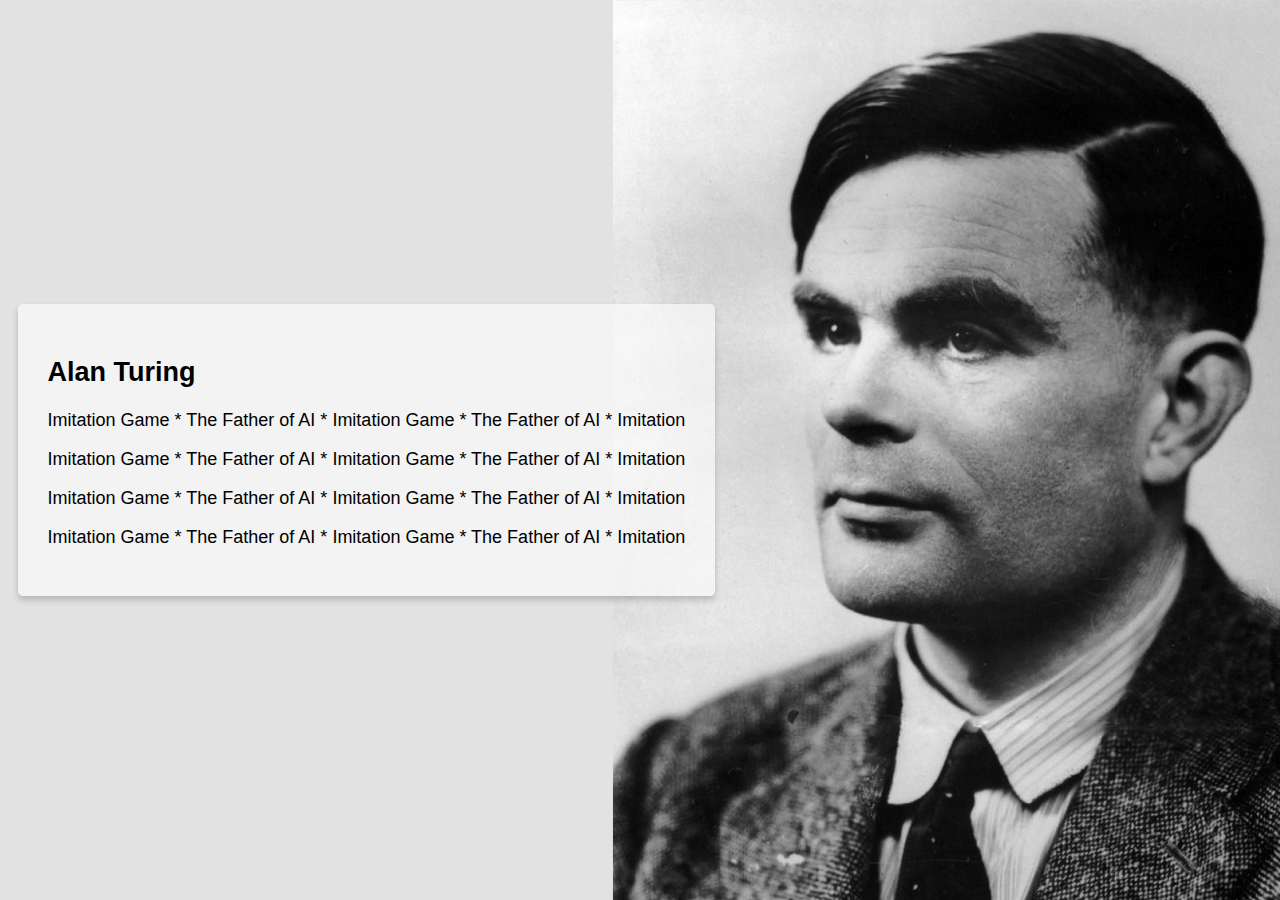
==== backup.html @ 6f75f4cd "prototyping" ====
<!DOCTYPE html>
<html lang="en">
<head>
    <meta charset="UTF-8">
    <meta content="width=device-width, initial-scale=1.0" name="viewport">
    <title>Parallax Scrolling Effect</title>
    <link as="image" href="https://media.giphy.com/media/d1CuPQxMhtItfegHkk/giphy.gif" rel="preload">
</head>

<style>
    body, html {
        margin: 0;
        padding: 0;
        height: 100%;
        font-family: Arial, sans-serif;
    }

    .parallax-container {
        position: relative;
        height: 100%;
        overflow-y: scroll;
        overflow-x: hidden;
        perspective: 1px;
        perspective-origin: left;
    }

    .parallax-section {
        position: relative;
        height: 100%;
        display: flex;
        justify-content: space-around;
        align-items: center;
        background-color: #f0f0f0;
        background-position: center;
        background-size: cover;
    }

    #section0 {
        background-image: url('turing4.jpg');
        /*background-image: url("https://static01.nyt.com/images/2018/05/10/briefing/cn-turing/cn-turing-jumbo.jpg");*/
        background-position: center;
        background-size: cover;
    }

    #section01 {
        background-image: url("https://static01.nyt.com/images/2017/06/13/world/13CANADA-HINTON-01web/13CANADA-HINTON-01web-videoSixteenByNineJumbo1600.jpg");
        background-position: center;
        background-size: cover;
    }

    #section2 {
        background-color: #e0e0e0;
    }

    .text-container {
        max-width: 60%;
        padding: 30px;
        box-sizing: border-box;
        font-size: 18px;
        background-color: rgba(255, 255, 255, 0.6); /* semi-transparent white background */
        border-radius: 5px; /* rounded corners */
        box-shadow: 0 4px 6px rgba(0, 0, 0, 0.2); /* subtle shadow for depth */
    }

    .chart-container {
        max-width: 40%;
    }

    .chart {
        display: block;
        margin: 0 auto;
    }

    .gif-container {
        max-width: 40%;
        display: flex;
        justify-content: center;
        align-items: center;
    }

    .gif {
        max-width: 100%;
        max-height: 100%;
        visibility: hidden;
        opacity: 0;
        transition: opacity 1s;
    }


</style>

<body>
<div class="parallax-container">
    <!-- section 0, Turing Image -->
    <div class="parallax-section" id="section0">
        <div class="text-container">
            <h2>Alan Turing</h2>
            <p>Imitation Game * The Father of AI * Imitation Game * The Father of AI * Imitation</p>
            <p>Imitation Game * The Father of AI * Imitation Game * The Father of AI * Imitation</p>
            <p>Imitation Game * The Father of AI * Imitation Game * The Father of AI * Imitation</p>
            <p>Imitation Game * The Father of AI * Imitation Game * The Father of AI * Imitation</p>
        </div>
        <div class="chart-container" style="visibility: hidden;">
            <svg class="chart" height="200" width="900"></svg>
            <!-- Invisible placeholder -->
        </div>
    </div>

    <!-- section 02, Hinton Image -->
    <div class="parallax-section" id="section01">
        <div class="text-container">
            <h2>Geoffrey Hinton</h2>
            <p> Deep Learning * The Godfather of AI * Neural Networks</p>
            <p> Deep Learning * The Godfather of AI * Neural Networks</p>
            <p> Deep Learning * The Godfather of AI * Neural Networks</p>
            <p> Deep Learning * The Godfather of AI * Neural Networks</p>
        </div>
        <div class="chart-container" style="visibility: hidden;">
            <svg class="chart" height="200" width="900"></svg>
            <!-- Invisible placeholder -->
        </div>
    </div>

    <!-- section 1, GIF -->
    <div class="parallax-section" id="section1">
        <div class="text-container">
            <h2>GIF Animation</h2>
            <p>Description for the GIF animation</p>
        </div>
        <div class="gif-container">
            <img alt="Your GIF description" class="gif"
                 src="https://media.giphy.com/media/d1CuPQxMhtItfegHkk/giphy.gif"/>
        </div>
    </div>


    <!-- section 2, line chart -->
    <div class="parallax-section" id="section2">
        <div class="text-container">
            <h2>Line Chart with D3</h2>
            <p>Description for the line chart</p>
        </div>
        <div class="chart-container">
            <svg class="chart" height="200" width="400"></svg>
        </div>
    </div>

    <!-- section 3, bar chart -->
    <div class="parallax-section" id="section3">
        <div class="text-container">
            <h2>Bar Chart with D3</h2>
            <p>Description for the bar chart</p>
        </div>
        <div class="chart-container">
            <svg class="chart" height="200" width="400"></svg>
        </div>
    </div>
</div>

<script src="https://d3js.org/d3.v7.min.js"></script>
<script src="https://unpkg.com/scrollama"></script>

<script>
    document.addEventListener('DOMContentLoaded', () => {
        // Initialize Scrollama
        const scroller = scrollama();
        const parallaxContainer = document.querySelector('.parallax-container');

        function parallaxScroll() {
            const scrollTop = parallaxContainer.scrollTop;
            const windowHeight = window.innerHeight;

            document.querySelectorAll('.parallax-section').forEach((section, index) => {
                const sectionTop = section.offsetTop;
                const sectionHeight = section.offsetHeight;

                if (scrollTop + windowHeight >= sectionTop && scrollTop <= sectionTop + sectionHeight) {
                    const translateAmount = (scrollTop - sectionTop) / 2;
                    const container = section.querySelector('.chart-container') || section.querySelector('.gif-container');
                    container.style.transform = `translateY(${translateAmount}px)`;
                }
            });
        }

        // Scrollama configuration
        scroller
            .setup({
                step: '.parallax-section',
                offset: 0.5
            })
            .onStepEnter(({element, index}) => {
                // Load and display the GIF when section1 is visible
                if (index === 2) {
                    const gif = element.querySelector('.gif');
                    gif.style.visibility = 'visible';
                    gif.style.opacity = 1; // Add this line to change the opacity
                }
                // Line Chart
                if (index === 3) {
                    const data = [
                        {x: 0, y: 180},
                        {x: 1, y: 140},
                        {x: 2, y: 80},
                        {x: 3, y: 100},
                        {x: 4, y: 110}
                    ];
                    const xScale = d3.scaleLinear().domain(d3.extent(data, d => d.x)).range([0, 400]);
                    const yScale = d3.scaleLinear().domain(d3.extent(data, d => d.y)).range([180, 0]);

                    const line = d3.line()
                        .x(d => xScale(d.x))
                        .y(d => yScale(d.y))
                        .curve(d3.curveMonotoneX);

                    const svg = d3.select(element.querySelector('.chart'))
                        .selectAll('path')
                        .data([data])
                        .join('path')
                        .attr('d', line)
                        .attr('stroke', 'steelblue')
                        .attr('stroke-width', 2)
                        .attr('fill', 'none');

                    // Add the line chart animation
                    const pathLength = svg.node().getTotalLength();

                    svg
                        .attr('stroke-dasharray', `${pathLength} ${pathLength}`)
                        .attr('stroke-dashoffset', pathLength)
                        .transition()
                        .duration(2000)
                        .attr('stroke-dashoffset', 0);
                }

                // Bar Chart
                if (index === 4) {
                    const data = [
                        {index: 0, value: 50},
                        {index: 1, value: 70},
                        {index: 2, value: 100},
                        {index: 3, value: 90},
                        {index: 4, value: 80}
                    ];
                    const xScale = d3.scaleBand().domain(data.map(d => d.index)).range([0, 400]).padding(0.2);
                    const yScale = d3.scaleLinear().domain([0, d3.max(data, d => d.value)]).range([180, 0]);

                    const svg = d3.select(element.querySelector('.chart'))
                        .selectAll('rect')
                        .data(data)
                        .join('rect')
                        .attr('x', (d, i) => xScale(i))
                        .attr('width', xScale.bandwidth())
                        .attr('fill', 'steelblue');

                    svg.interrupt() // Add this line to cancel any ongoing transitions
                        .transition()
                        .duration(1000)
                        .attr('y', d => yScale(d.value))
                        .attr('height', d => 180 - yScale(d.value));
                }
            })
            .onStepExit(({element, index}) => {
                // Hide the GIF when section1 is no longer visible
                if (index === 2) {
                    const gif = element.querySelector('.gif');
                    gif.style.opacity = 0;
                }

                // Reverse the Line Chart animation
                if (index === 3) {
                    const svg = d3.select(element.querySelector('.chart')).selectAll('path');
                    const pathLength = svg.node().getTotalLength();

                    svg.interrupt()
                        .transition()
                        .duration(2000)
                        .attr('stroke-dashoffset', pathLength)
                        .on('end', () => {
                            svg.attr('stroke-dasharray', `${pathLength} ${pathLength}`)
                                .attr('stroke-dashoffset', pathLength);
                        });
                }


                // Reset Bar Chart
                if (index === 4) {
                    const svg = d3.select(element.querySelector('.chart'));
                    svg.selectAll('rect')
                        .transition()
                        .duration(1000)
                        .attr('y', 180)
                        .attr('height', 0)
                        .on('end', function () {
                            d3.select(this)
                                .attr('fill', 'steelblue');
                        });
                }
            });

        parallaxContainer.addEventListener('scroll', parallaxScroll);
        parallaxScroll(); // Initial Set Up
    });
</script>
</body>
</html>
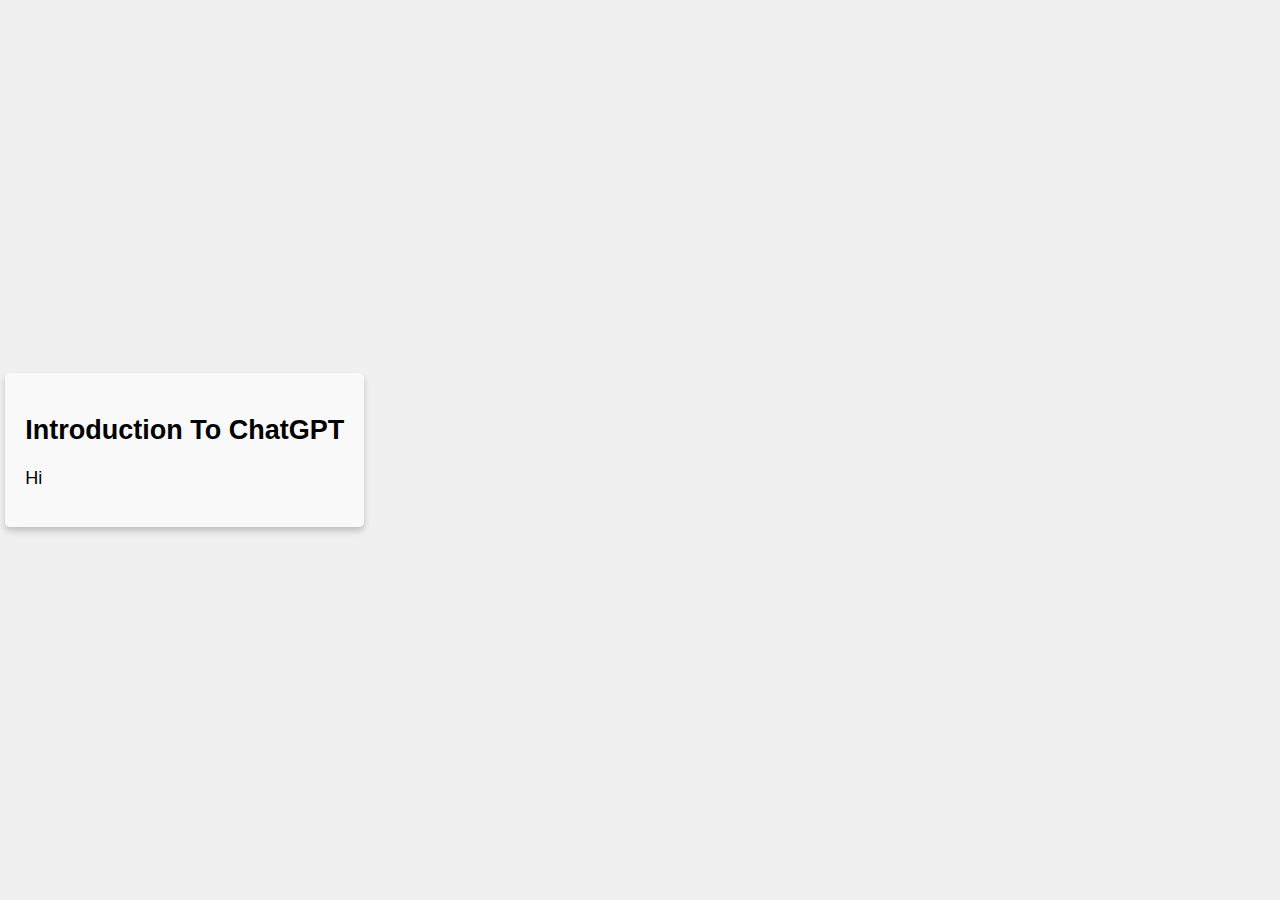
==== commit 331c6336: "exploration" ====
--- a/backup.html
+++ b/backup.html
@@ -3,157 +3,106 @@
 <head>
     <meta charset="UTF-8">
     <meta content="width=device-width, initial-scale=1.0" name="viewport">
-    <title>Parallax Scrolling Effect</title>
-    <link as="image" href="https://media.giphy.com/media/d1CuPQxMhtItfegHkk/giphy.gif" rel="preload">
+    <title> A Comprehensive Introduction to ChatGPT </title>
+    <link href="styles.css" rel="stylesheet">
 </head>
 
-<style>
-    body, html {
-        margin: 0;
-        padding: 0;
-        height: 100%;
-        font-family: Arial, sans-serif;
-    }
-
-    .parallax-container {
-        position: relative;
-        height: 100%;
-        overflow-y: scroll;
-        overflow-x: hidden;
-        perspective: 1px;
-        perspective-origin: left;
-    }
-
-    .parallax-section {
-        position: relative;
-        height: 100%;
-        display: flex;
-        justify-content: space-around;
-        align-items: center;
-        background-color: #f0f0f0;
-        background-position: center;
-        background-size: cover;
-    }
-
-    #section0 {
-        background-image: url('turing4.jpg');
-        /*background-image: url("https://static01.nyt.com/images/2018/05/10/briefing/cn-turing/cn-turing-jumbo.jpg");*/
-        background-position: center;
-        background-size: cover;
-    }
-
-    #section01 {
-        background-image: url("https://static01.nyt.com/images/2017/06/13/world/13CANADA-HINTON-01web/13CANADA-HINTON-01web-videoSixteenByNineJumbo1600.jpg");
-        background-position: center;
-        background-size: cover;
-    }
-
-    #section2 {
-        background-color: #e0e0e0;
-    }
-
-    .text-container {
-        max-width: 60%;
-        padding: 30px;
-        box-sizing: border-box;
-        font-size: 18px;
-        background-color: rgba(255, 255, 255, 0.6); /* semi-transparent white background */
-        border-radius: 5px; /* rounded corners */
-        box-shadow: 0 4px 6px rgba(0, 0, 0, 0.2); /* subtle shadow for depth */
-    }
-
-    .chart-container {
-        max-width: 40%;
-    }
-
-    .chart {
-        display: block;
-        margin: 0 auto;
-    }
-
-    .gif-container {
-        max-width: 40%;
-        display: flex;
-        justify-content: center;
-        align-items: center;
-    }
-
-    .gif {
-        max-width: 100%;
-        max-height: 100%;
-        visibility: hidden;
-        opacity: 0;
-        transition: opacity 1s;
-    }
-
-
-</style>
-
 <body>
+<!-- section 0, Intro Page -->
 <div class="parallax-container">
-    <!-- section 0, Turing Image -->
+    <div class="parallax-section" id="sectionIntro">
+        <div class="text-container">
+            <h2>Introduction To ChatGPT</h2>
+            <p>Hi</p>
+        </div>
+        <div class="chart-container" style="visibility: hidden;">
+            <svg class="chart" height="200" width="900"></svg> <!-- Invisible placeholder -->
+        </div>
+    </div>
+    <!-- section 1, Turing & Turing Test -->
     <div class="parallax-section" id="section0">
         <div class="text-container">
             <h2>Alan Turing</h2>
             <p>Imitation Game * The Father of AI * Imitation Game * The Father of AI * Imitation</p>
             <p>Imitation Game * The Father of AI * Imitation Game * The Father of AI * Imitation</p>
-            <p>Imitation Game * The Father of AI * Imitation Game * The Father of AI * Imitation</p>
-            <p>Imitation Game * The Father of AI * Imitation Game * The Father of AI * Imitation</p>
         </div>
         <div class="chart-container" style="visibility: hidden;">
-            <svg class="chart" height="200" width="900"></svg>
-            <!-- Invisible placeholder -->
-        </div>
-    </div>
-
-    <!-- section 02, Hinton Image -->
+            <svg class="chart" height="200" width="900"></svg> <!-- Invisible placeholder -->
+        </div>
+    </div>
+    <!-- section 2, Hinton & Neuron Network -->
     <div class="parallax-section" id="section01">
+        <div class="chart-container" style="visibility: hidden;">
+            <svg class="chart" height="200" width="900"></svg> <!-- Invisible placeholder -->
+        </div>
         <div class="text-container">
             <h2>Geoffrey Hinton</h2>
             <p> Deep Learning * The Godfather of AI * Neural Networks</p>
             <p> Deep Learning * The Godfather of AI * Neural Networks</p>
-            <p> Deep Learning * The Godfather of AI * Neural Networks</p>
-            <p> Deep Learning * The Godfather of AI * Neural Networks</p>
-        </div>
-        <div class="chart-container" style="visibility: hidden;">
-            <svg class="chart" height="200" width="900"></svg>
-            <!-- Invisible placeholder -->
-        </div>
-    </div>
-
-    <!-- section 1, GIF -->
+        </div>
+    </div>
+    <!-- section 3, What is ChatGPT? -->
     <div class="parallax-section" id="section1">
         <div class="text-container">
             <h2>GIF Animation</h2>
             <p>Description for the GIF animation</p>
         </div>
         <div class="gif-container">
-            <img alt="Your GIF description" class="gif"
-                 src="https://media.giphy.com/media/d1CuPQxMhtItfegHkk/giphy.gif"/>
-        </div>
-    </div>
-
-
-    <!-- section 2, line chart -->
+            <img alt="GIF description" class="gif" src="https://media.giphy.com/media/d1CuPQxMhtItfegHkk/giphy.gif"/>
+        </div>
+    </div>
+    <!-- section 4, How many people use ChatGPT? -->
     <div class="parallax-section" id="section2">
         <div class="text-container">
             <h2>Line Chart with D3</h2>
-            <p>Description for the line chart</p>
+            <div class="data-info">Data point: </div>
+            <p>ChatGPT crossed 1 million users in 5 days of launch.</p>
+            <p>It set the record for the fastest-growing platform by gaining 100 million users by January.</p>
+            <p>It reached 1 billion visits in February and 1.6 billion visits in March 2023.</p>
+        </div>
+        <div class="chart-container"> <svg class="chart" height="200" width="400"></svg> </div>
+    </div>
+    <!-- section 5, How long did it take for other platforms to reach a certain number of users? -->
+    <div class="parallax-section" id="section5">
+        <div class="text-container">
+            <h2>Bar Chart with D3</h2>
+            <p>Description for the bar chart</p>
         </div>
         <div class="chart-container">
-            <svg class="chart" height="200" width="400"></svg>
-        </div>
-    </div>
-
-    <!-- section 3, bar chart -->
-    <div class="parallax-section" id="section3">
-        <div class="text-container">
-            <h2>Bar Chart with D3</h2>
-            <p>Description for the bar chart</p>
-        </div>
-        <div class="chart-container">
-            <svg class="chart" height="200" width="400"></svg>
-        </div>
+            <svg class="chart" height="370" width="650"></svg>
+        </div>
+    </div>
+    <!-- section 6, What was the size of the dataset used for training ChatGPT? -->
+    <div class="parallax-section" id="section6">
+        <div class="text-container">
+            <h2>Bar Chart with D3</h2>
+            <p>Description for the bar chart</p>
+        </div>
+        <div class="chart-container"> <svg class="chart" height="200" width="400"></svg> </div>
+    </div>
+    <!-- section 7,  How big is the artificial intelligence market? -->
+    <div class="parallax-section" id="section7">
+        <div class="text-container">
+            <h2>Bar Chart with D3</h2>
+            <p>Description for the bar chart</p>
+        </div>
+        <div class="chart-container"> <svg class="chart" height="200" width="400"></svg> </div>
+    </div>
+    <!-- section 8, Will I lose my job because of ChatGPT? -->
+    <div class="parallax-section" id="section8">
+        <div class="text-container">
+            <h2>Bar Chart with D3</h2>
+            <p>Description for the bar chart</p>
+        </div>
+        <div class="chart-container"> <svg class="chart" height="200" width="400"></svg> </div>
+    </div>
+    <!-- section 9, Take a look at some of the interesting prompts!  -->
+    <div class="parallax-section" id="section9">
+        <div class="text-container">
+            <h2>Bar Chart with D3</h2>
+            <p>Description for the bar chart</p>
+        </div>
+        <div class="chart-container"> <svg class="chart" height="200" width="400"></svg> </div>
     </div>
 </div>
 
@@ -161,145 +110,265 @@
 <script src="https://unpkg.com/scrollama"></script>
 
 <script>
+    const lineData = [  // in million
+        {time: "November, 2022", users: 0},
+        {time: "December, 2022", users: 1},  // 1 million in 5 days
+        {time: "January, 2023", users: 100}  // 100 million
+    ];
+    const competitorData = [
+        {company: "ChatGPT", duration: "5 days", launched: 2022},
+        {company: "Instagram", duration: "2 months", launched: 2010},
+        {company: "Spotify", duration: "5 months", launched: 2008},
+        {company: "Facebook", duration: "10 months", launched: 2004},
+        {company: "Netflix", duration: "3.5 years", launched: 1999},
+    ];
     document.addEventListener('DOMContentLoaded', () => {
         // Initialize Scrollama
         const scroller = scrollama();
         const parallaxContainer = document.querySelector('.parallax-container');
-
         function parallaxScroll() {
             const scrollTop = parallaxContainer.scrollTop;
             const windowHeight = window.innerHeight;
-
             document.querySelectorAll('.parallax-section').forEach((section, index) => {
                 const sectionTop = section.offsetTop;
                 const sectionHeight = section.offsetHeight;
-
                 if (scrollTop + windowHeight >= sectionTop && scrollTop <= sectionTop + sectionHeight) {
                     const translateAmount = (scrollTop - sectionTop) / 2;
+                    const translateAmountText =  -(scrollTop - sectionTop)/4;
                     const container = section.querySelector('.chart-container') || section.querySelector('.gif-container');
                     container.style.transform = `translateY(${translateAmount}px)`;
+                    const containerText = section.querySelector('.text-container');
+                    containerText.style.transform = `translateY(${translateAmountText}px)`;
                 }
             });
         }
+
+        drawLineChart(lineData);
+        drawBarChart(competitorData);
 
         // Scrollama configuration
         scroller
             .setup({
                 step: '.parallax-section',
-                offset: 0.5
+                offset: 0.5,
+                progress: true
             })
-            .onStepEnter(({element, index}) => {
-                // Load and display the GIF when section1 is visible
-                if (index === 2) {
-                    const gif = element.querySelector('.gif');
-                    gif.style.visibility = 'visible';
-                    gif.style.opacity = 1; // Add this line to change the opacity
-                }
-                // Line Chart
-                if (index === 3) {
-                    const data = [
-                        {x: 0, y: 180},
-                        {x: 1, y: 140},
-                        {x: 2, y: 80},
-                        {x: 3, y: 100},
-                        {x: 4, y: 110}
-                    ];
-                    const xScale = d3.scaleLinear().domain(d3.extent(data, d => d.x)).range([0, 400]);
-                    const yScale = d3.scaleLinear().domain(d3.extent(data, d => d.y)).range([180, 0]);
-
-                    const line = d3.line()
-                        .x(d => xScale(d.x))
-                        .y(d => yScale(d.y))
-                        .curve(d3.curveMonotoneX);
-
-                    const svg = d3.select(element.querySelector('.chart'))
-                        .selectAll('path')
-                        .data([data])
-                        .join('path')
-                        .attr('d', line)
-                        .attr('stroke', 'steelblue')
-                        .attr('stroke-width', 2)
-                        .attr('fill', 'none');
-
-                    // Add the line chart animation
-                    const pathLength = svg.node().getTotalLength();
-
-                    svg
-                        .attr('stroke-dasharray', `${pathLength} ${pathLength}`)
-                        .attr('stroke-dashoffset', pathLength)
-                        .transition()
-                        .duration(2000)
-                        .attr('stroke-dashoffset', 0);
-                }
-
-                // Bar Chart
-                if (index === 4) {
-                    const data = [
-                        {index: 0, value: 50},
-                        {index: 1, value: 70},
-                        {index: 2, value: 100},
-                        {index: 3, value: 90},
-                        {index: 4, value: 80}
-                    ];
-                    const xScale = d3.scaleBand().domain(data.map(d => d.index)).range([0, 400]).padding(0.2);
-                    const yScale = d3.scaleLinear().domain([0, d3.max(data, d => d.value)]).range([180, 0]);
-
-                    const svg = d3.select(element.querySelector('.chart'))
-                        .selectAll('rect')
-                        .data(data)
-                        .join('rect')
-                        .attr('x', (d, i) => xScale(i))
-                        .attr('width', xScale.bandwidth())
-                        .attr('fill', 'steelblue');
-
-                    svg.interrupt() // Add this line to cancel any ongoing transitions
-                        .transition()
-                        .duration(1000)
-                        .attr('y', d => yScale(d.value))
-                        .attr('height', d => 180 - yScale(d.value));
-                }
-            })
-            .onStepExit(({element, index}) => {
-                // Hide the GIF when section1 is no longer visible
-                if (index === 2) {
-                    const gif = element.querySelector('.gif');
-                    gif.style.opacity = 0;
-                }
-
-                // Reverse the Line Chart animation
-                if (index === 3) {
-                    const svg = d3.select(element.querySelector('.chart')).selectAll('path');
-                    const pathLength = svg.node().getTotalLength();
-
-                    svg.interrupt()
-                        .transition()
-                        .duration(2000)
-                        .attr('stroke-dashoffset', pathLength)
-                        .on('end', () => {
-                            svg.attr('stroke-dasharray', `${pathLength} ${pathLength}`)
-                                .attr('stroke-dashoffset', pathLength);
-                        });
-                }
-
-
-                // Reset Bar Chart
-                if (index === 4) {
-                    const svg = d3.select(element.querySelector('.chart'));
-                    svg.selectAll('rect')
-                        .transition()
-                        .duration(1000)
-                        .attr('y', 180)
-                        .attr('height', 0)
-                        .on('end', function () {
-                            d3.select(this)
-                                .attr('fill', 'steelblue');
-                        });
-                }
-            });
+            .onStepEnter(({element, index, direction}) => { handleStepEnter(element, index, direction); })
+            .onStepProgress(({element, index, progress}) => { handleStepProgress(element, index, progress); })
+            .onStepExit(({element, index}) => { handleStepExit(element, index); });
 
         parallaxContainer.addEventListener('scroll', parallaxScroll);
         parallaxScroll(); // Initial Set Up
     });
+
+    function handleStepEnter(element, index, direction) {
+        if (index === 3) {
+            const gif = element.querySelector('.gif');
+            gif.style.visibility = 'visible';
+            gif.style.opacity = 1;
+        }
+        // if (index === 3 || index === 4) {
+        //     const chartContainer = element.querySelector('.chart-container');
+        //     chartContainer.style.opacity = 1;
+        // }
+    }
+    function handleStepProgress(element, index, progress) {
+        // Line Chart
+        if (index === 4) {
+            let lineSvg = d3.select('#section2 .chart').selectAll('path')
+            const pathLength = lineSvg.node().getTotalLength();
+            lineSvg.attr('stroke-dashoffset', pathLength * (1 - progress * 2));
+            // Update data-info text based on animation progress
+            const dataIndex = Math.floor(progress * 2 * (lineData.length - 1));
+            const dataValue = lineData[dataIndex].users;
+            const dataTime = lineData[dataIndex].time;
+            element.querySelector('.data-info').textContent = `Data point: ${dataValue} million users in ${dataTime}`;
+        }
+        // Bar Chart
+        if (index === 5) {
+            const margin = { top: 50, right: 20, bottom: 50, left: 80 };
+            const height = 370 - margin.top - margin.bottom;
+            let barSvg = d3.select('#section5 .chart').selectAll('rect')
+            const yScaleBar = d3.scaleLinear()
+                .domain([0, d3.max(competitorData, d => durationToDays(d.duration))])
+                .range([height, 0]);
+            barSvg.each(function (d) {
+                const bar = d3.select(this);
+                const targetHeight = yScaleBar(0) - yScaleBar(durationToDays(d.duration));
+                bar.attr('height', targetHeight * progress * 2)
+                    .attr('y', (height - targetHeight * progress * 2)); // 修改此处
+            });
+        }
+
+    }
+    function handleStepExit(element, index) {
+        // Hide the GIF when section1 is no longer visible
+        if (index === 3) {
+            const gif = element.querySelector('.gif');
+            gif.style.opacity = 0;
+        }
+    }
+    function drawLineChart(lineChartData) {
+        const parseDate = d3.timeParse("%B, %Y");
+        const xScaleLine = d3.scaleTime()
+            .domain(d3.extent(lineChartData, d => parseDate(d.time)))
+            .range([0, 400]);
+        const yScaleLine = d3.scaleLinear()
+            .domain(d3.extent(lineChartData, d => d.users))
+            .range([180, 0]);
+        const line = d3.line()
+            .x(d => xScaleLine(parseDate(d.time)))
+            .y(d => yScaleLine(d.users))
+            .curve(d3.curveMonotoneX);
+        const lineChartSvg = d3.select('#section2 .chart')
+            .selectAll('path')
+            .data([lineChartData])
+            .join('path')
+            .attr('d', line)
+            .attr('stroke', 'steelblue')
+            .attr('stroke-width', 2)
+            .attr('fill', 'none');
+        const pathLength = lineChartSvg.node().getTotalLength();
+        lineChartSvg.attr('stroke-dasharray', `${pathLength} ${pathLength}`)
+            .attr('stroke-dashoffset', pathLength);
+        d3.select('#section2 .chart')
+            .selectAll('circle')
+            .data(lineChartData)
+            .join('circle')
+            .attr('cx', d => xScaleLine(parseDate(d.time)))
+            .attr('cy', d => yScaleLine(d.users))
+            .attr('r', 6)
+            .style('stroke-width', 2)
+            .style('stroke', 'white')
+            .style('fill', 'steelblue')
+            .on('mouseover', (event, d) => {
+                const tooltip = d3.select('body')
+                    .append('div')
+                    .attr('class', 'tooltip')
+                    .text(`${d.users} million`);
+                tooltip.style('left', `${event.pageX}px`)
+                    .style('top', `${event.pageY}px`);
+            })
+            .on('mouseout', () => {
+                d3.select('.tooltip').remove();
+            });
+        //
+        //     setTimeout(() => { d3.select('.tooltip').remove();}, 100);
+        // });
+    }
+    function durationToDays(duration) {
+        if (duration.includes("days")) {
+            return parseFloat(duration);
+        } else if (duration.includes("months")) {
+            return parseFloat(duration) * 30;
+        } else if (duration.includes("years")) {
+            return parseFloat(duration) * 365;
+        }
+        return 0;
+    }
+    function drawBarChart(competitorData) {
+        const margin = { top: 50, right: 20, bottom: 50, left: 80 };
+        const width = 650 - margin.left - margin.right;
+        const height = 370 - margin.top - margin.bottom;
+
+        const xScaleBar = d3.scaleBand().domain(competitorData.map(d => d.company)).range([0, width]).padding(0.2);
+        const yScaleBar = d3.scaleLinear()
+            .domain([0, d3.max(competitorData, d => durationToDays(d.duration))])
+            .range([height, 0]);
+
+        const colorScale = d3.scaleOrdinal(d3.schemeCategory10); // Add color scale
+
+        const yAxisTicks = d3.axisLeft(yScaleBar)
+            .tickValues(yScaleBar.ticks().concat(yScaleBar.domain()))
+            .tickFormat(d => {
+                if (d % 365 === 0) return `${d / 365} years`;
+                if (d % 30 === 0) return `${d / 30} months`;
+                return `${d} days`;
+            });
+
+        const chart = d3.select('#section5 .chart')
+            .attr('width', width + margin.left + margin.right)
+            .attr('height', height + margin.top + margin.bottom)
+            .append('g')
+            .attr('transform', `translate(${margin.left}, ${margin.top})`);
+
+        // Add title and axis titles
+        chart.append('text')
+            .attr('class', 'chart-title')
+            .attr('x', width / 2)
+            .attr('y', -20)
+            .style('text-anchor', 'middle')
+            .style('font-size', '18px')
+            .text('Time to Reach User Milestones');
+
+        chart.append('text')
+            .attr('class', 'axis-title')
+            .attr('x', -height / 2)
+            .attr('y', -67)
+            .attr('transform', 'rotate(-90)')
+            .style('text-anchor', 'middle')
+            .style('font-size', '12px')
+            .text('Duration');
+
+        chart.append('text')
+            .attr('class', 'axis-title')
+            .attr('x', width / 2)
+            .attr('y', height + 40)
+            .style('text-anchor', 'middle')
+            .style('font-size', '12px')
+            .text('Platform');
+
+        const tooltip = chart
+            .append('g')
+            .style('opacity', 0)
+            .style('font-size', '12px')
+            .style('text-anchor', 'middle');
+
+        tooltip
+            .append('text')
+            .attr('class', 'tooltip-text tooltip-duration')
+            .attr('y', -25);
+
+        tooltip
+            .append('text')
+            .attr('class', 'tooltip-text tooltip-launched')
+            .attr('y', -10);
+
+        chart.selectAll('rect')
+            .data(competitorData)
+            .join('rect')
+            .attr('x', (d, i) => xScaleBar(d.company))
+            .attr('width', xScaleBar.bandwidth())
+            .attr('fill', (d, i) => colorScale(i))
+            .attr('y', d => yScaleBar(durationToDays(d.duration)))
+            .attr('height', d => height - yScaleBar(durationToDays(d.duration)))
+            .on('mouseover', (event, d) => {
+                d3.select(event.currentTarget)
+                    .attr('fill', 'darkorange');
+                tooltip
+                    .style('opacity', 1)
+                    .attr('transform', `translate(${xScaleBar(d.company) + xScaleBar.bandwidth() / 2}, ${yScaleBar(durationToDays(d.duration))})`);
+                tooltip.select('.tooltip-launched')
+                    .text(`Launched in ${d.launched}`);
+                tooltip.select('.tooltip-duration')
+                    .text(`Took ${d.duration}`);
+            })
+            .on('mouseout', function(event, d) {
+                d3.select(event.currentTarget)
+                    .attr('fill', colorScale(competitorData.indexOf(d)));
+                tooltip.style('opacity', 0);
+            });
+
+        chart.append('g')
+            .attr('transform', `translate(0, ${height})`)
+            .call(d3.axisBottom(xScaleBar));
+
+        chart.append('g')
+            .call(yAxisTicks);
+
+    }
+
+
 </script>
 </body>
 </html>--- a/styles.css
+++ b/styles.css
@@ -0,0 +1,85 @@
+body, html {
+    margin: 0;
+    padding: 0;
+    height: 100%;
+    font-family: Arial, sans-serif;
+}
+.parallax-container {
+    position: relative;
+    height: 100%;
+    overflow-y: scroll;
+    overflow-x: hidden;
+    perspective: 1px;
+    perspective-origin: left;
+}
+.parallax-section {
+    position: relative;
+    height: 100%;
+    display: flex;
+    justify-content: space-around;
+    align-items: center;
+    background-color: #f0f0f0;
+    background-position: center;
+    background-size: cover;
+}
+#sectionIntro {background-image: url("https://user-images.githubusercontent.com/7003853/205509643-2283f0fe-3643-4b74-98f6-a0f2489d75ef.gif");}
+#section0 { background-image: url('turing4.jpg'); }  /*background-image: url('https://static01.nyt.com/images/2018/05/10/briefing/cn-turing/cn-turing-jumbo.jpg');*/
+/*#section01 { background-image: url("https://automationswitch.com/wp-content/uploads/2021/01/automation-switch-geoff-hint-3-1024x499.png"); }*/
+#section01 { background-image: url("https://cdn-images-1.medium.com/max/2000/1*ILJI87KKC7Y3y5ExxbGA8A.png"); }
+
+#section2 { background-color: #e0e0e0; }
+
+.text-container {
+    max-width: 450px;
+    padding: 20px;
+    padding: 20px;
+    box-sizing: border-box;
+    font-size: 18px;
+    background-color: rgba(255, 255, 255, 0.6); /* semi-transparent white background */
+    border-radius: 5px; /* rounded corners */
+    box-shadow: 0 4px 6px rgba(0, 0, 0, 0.2); /* subtle shadow for depth */
+    word-wrap: break-word; /* wrap long words to the next line */
+}
+
+/*.chart-container { max-width: 40%; }*/
+.chart-container {
+    max-width: 100%;
+    /*opacity: 0;*/
+    /*transition: opacity 1s;*/
+}
+.chart {
+    display: block;
+    margin: 0 auto;
+}
+.gif-container {
+    max-width: 40%;
+    display: flex;
+    justify-content: center;
+    align-items: center;
+}
+.gif {
+    max-width: 100%;
+    max-height: 100%;
+    visibility: hidden;
+    opacity: 0;
+    transition: opacity 1s;
+}
+
+.tooltip {
+    position: absolute;
+    text-align: center;
+    width: auto;
+    height: auto;
+    padding: 5px;
+    font: 12px sans-serif;
+    background: lightsteelblue;
+    border: 0px;
+    border-radius: 8px;
+    pointer-events: none;
+}
+
+.data-info {
+    font-weight: bold;
+    font-size: 24px;
+    margin-top: 10px;
+}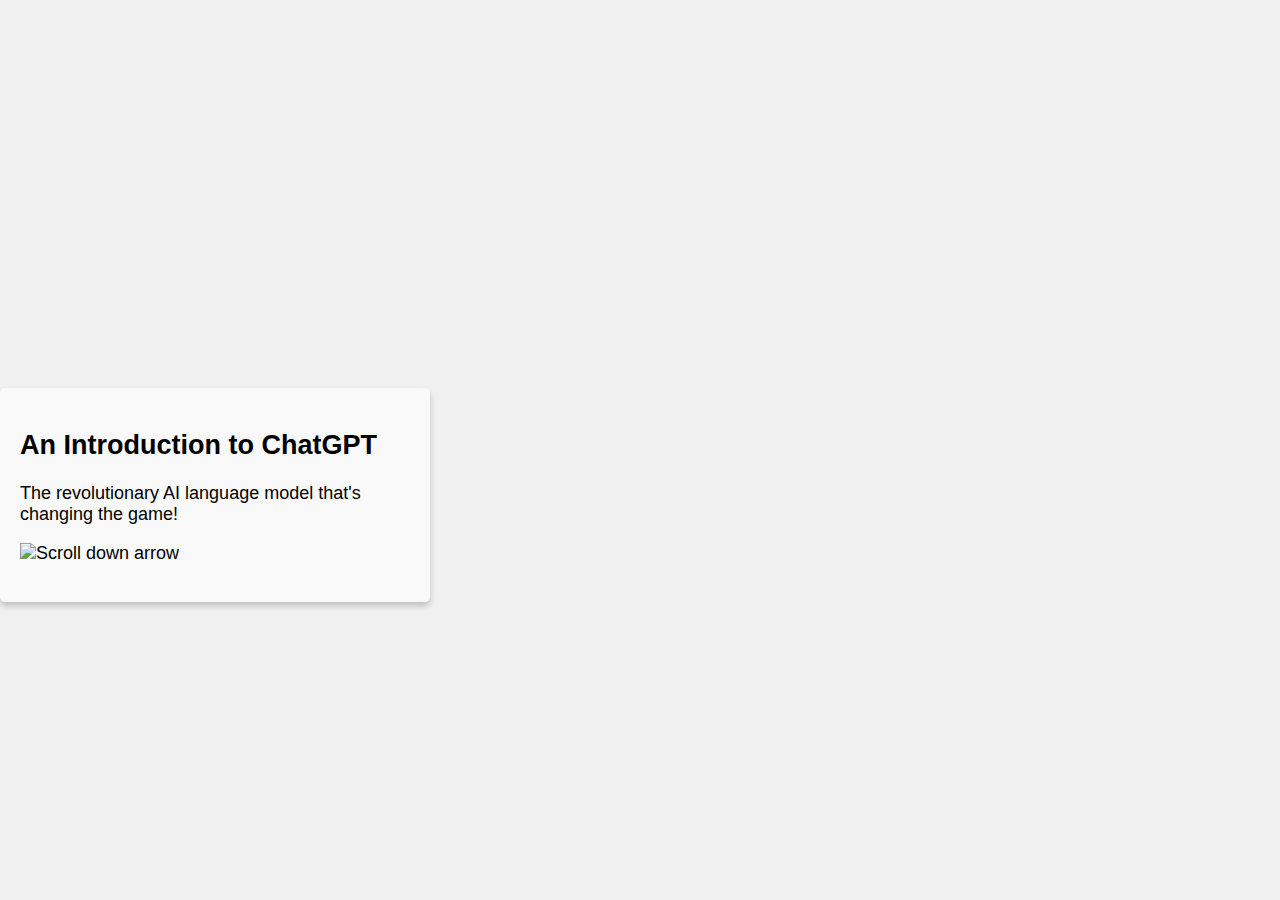
==== commit 43e9e4aa: "more graphs" ====
--- a/backup.html
+++ b/backup.html
@@ -10,97 +10,167 @@
 <body>
 <!-- section 0, Intro Page -->
 <div class="parallax-container">
-    <div class="parallax-section" id="sectionIntro">
-        <div class="text-container">
-            <h2>Introduction To ChatGPT</h2>
-            <p>Hi</p>
-        </div>
-        <div class="chart-container" style="visibility: hidden;">
-            <svg class="chart" height="200" width="900"></svg> <!-- Invisible placeholder -->
-        </div>
-    </div>
+    <div class="parallax-container">
+        <div class="parallax-section" id="sectionIntro">
+
+            <div class="text-container">
+                <h2> An Introduction to ChatGPT </h2>
+                <p> The revolutionary AI language model that's changing the game!</p>
+                <p>
+                    <img src="https://upload.wikimedia.org/wikipedia/commons/f/fd/Arrows_down_animated.gif" alt="Scroll down arrow" width="40" height="40">
+
+                </p>
+            </div>
+            <div class="chart-container" style="visibility: hidden;">
+                <svg class="chart" height="200" width="850"></svg> <!-- Invisible placeholder -->
+            </div>
+        </div>
+    </div>
+
     <!-- section 1, Turing & Turing Test -->
     <div class="parallax-section" id="section0">
         <div class="text-container">
-            <h2>Alan Turing</h2>
-            <p>Imitation Game * The Father of AI * Imitation Game * The Father of AI * Imitation</p>
-            <p>Imitation Game * The Father of AI * Imitation Game * The Father of AI * Imitation</p>
+            <h2>The Origin of AI: Alan Turing's Legacy and the Turing Test</h2>
+            <p>
+                Alan Turing was a brilliant mathematician and computer scientist who is famous for his contributions to
+                codebreaking during World War II and his pioneering work in artificial intelligence.
+            </p>
+            <p>
+                He proposed the Turing Test as a way to measure a machine's ability to exhibit intelligent behavior that is indistinguishable from that of a human.
+            </p>
+            <p>
+                If the machine can fool the evaluator into thinking it is human, it is said to have passed the Turing Test.
+            </p>
+            <p>
+                <img src="https://media.geeksforgeeks.org/wp-content/uploads/Turing-Diagram-159676.png" width="300" height="170">
+
+            </p>
+
         </div>
         <div class="chart-container" style="visibility: hidden;">
-            <svg class="chart" height="200" width="900"></svg> <!-- Invisible placeholder -->
+            <svg class="chart" height="200" width="850"></svg> <!-- Invisible placeholder -->
         </div>
     </div>
     <!-- section 2, Hinton & Neuron Network -->
     <div class="parallax-section" id="section01">
         <div class="chart-container" style="visibility: hidden;">
-            <svg class="chart" height="200" width="900"></svg> <!-- Invisible placeholder -->
-        </div>
-        <div class="text-container">
-            <h2>Geoffrey Hinton</h2>
-            <p> Deep Learning * The Godfather of AI * Neural Networks</p>
-            <p> Deep Learning * The Godfather of AI * Neural Networks</p>
+            <svg class="chart" height="200" width="700"></svg> <!-- Invisible placeholder -->
+        </div>
+        <div class="text-container">
+            <h2>Geoffrey Hinton and the Revolution of Neural Networks</h2>
+            <p> Geoffrey Hinton is a computer scientist and cognitive psychologist who revolutionized the field of artificial intelligence with his groundbreaking work on neural networks. </p>
+            <p>
+                His  work has enabled significant advances in artificial intelligence and machine learning,
+                including the development of the transformer architecture used in the ChatGPT model. </p>
+            <p>
+                <img src="https://media.wired.com/photos/59327770edfced5820d10bb3/master/w_2560%2Cc_limit/ai_new-ft.jpg">
+
+
+            </p>
         </div>
     </div>
     <!-- section 3, What is ChatGPT? -->
     <div class="parallax-section" id="section1">
         <div class="text-container">
-            <h2>GIF Animation</h2>
-            <p>Description for the GIF animation</p>
-        </div>
-        <div class="gif-container">
-            <img alt="GIF description" class="gif" src="https://media.giphy.com/media/d1CuPQxMhtItfegHkk/giphy.gif"/>
-        </div>
-    </div>
-    <!-- section 4, How many people use ChatGPT? -->
+            <h2>What is ChatGPT?</h2>
+            <p>ChatGPT is a chatbot (or, in technical terms, a ‘large language model’) created by US-based artificial intelligence company OpenAI.</p>
+            <p> When you ask ChatGPT a question, it draws on a huge body of textual data — large chunks of content found on the Internet,
+                many books, all of Wikipedia — to provide you with a human-like answer to it. </p>
+            <p>You can also ask ChatGPT to create content for you — it can write poems, create computer code, translate languages,
+                provide article structures and do much else besides.</p>
+
+        </div>
+        <p>
+            <img src="https://static.wixstatic.com/media/a89add_3d73f7e43cff4f37bdf0af4772ef6595~mv2.gif" width="200" height="200" style="float: outside">
+        </p>
+        <div class="quiz-container" id="ready">
+            <div class="question">
+                Are you ready to take a quiz?
+            </div>
+            <div class="options">
+                <div class="start-btn" onclick="showQuiz()">Start Quiz</div>
+            </div>
+        </div>
+        <div class="quiz-container" id="quiz" style="display: none;">
+            <div class="question">
+                Now, do you think ChatGPT passed the Turing Test?
+            </div>
+            <div class="options">
+                <div class="option" onclick="showFeedback('yes')">Yes</div>
+                <div class="option" onclick="showFeedback('no')">No</div>
+            </div>
+            <div class="feedback" id="feedback-yes">
+                According to Buzzfeed data scientist Max Woolf, ChatGPT has passed the Turing Test by producing responses
+                that were indistinguishable from human conversation to a panel of judges.
+            </div>
+            <div class="feedback" id="feedback-no">
+                If you ask ChatGPT if it is capable of passing the Turing test, the answer from the chatbot is a definitive ‘No!’
+            </div>
+            <p>
+                <img class="reveal-image" id="reveal-image" src="https://pbs.twimg.com/media/Fr47uLLX0AENP8i.jpg:large" alt="Image after quiz completion" width="500" height="250" style="margin-top: 20px;">
+            </p>
+        </div>
+    </div>
     <div class="parallax-section" id="section2">
         <div class="text-container">
-            <h2>Line Chart with D3</h2>
-            <div class="data-info">Data point: </div>
-            <p>ChatGPT crossed 1 million users in 5 days of launch.</p>
-            <p>It set the record for the fastest-growing platform by gaining 100 million users by January.</p>
-            <p>It reached 1 billion visits in February and 1.6 billion visits in March 2023.</p>
-        </div>
-        <div class="chart-container"> <svg class="chart" height="200" width="400"></svg> </div>
-    </div>
+            <h2>How many people use ChatGPT?
+            </h2>
+            <div class="data-info"></div>
+            <p>ChatGPT crossed 1 million users in 5 days of launch and set the record for the fastest-growing platform by gaining 100 million users by January. It reached 1 billion visits in February and 1v.6 billion visits in March 2023.
+            </p>
+            <p>Also, it reached 1 billion visits in February and 1.6 billion visits in March 2023.</p>
+        </div>
+        <div class="chart-container"> <svg class="chart" height="400" width="700"></svg> </div>
+    </div>
+
     <!-- section 5, How long did it take for other platforms to reach a certain number of users? -->
     <div class="parallax-section" id="section5">
-        <div class="text-container">
-            <h2>Bar Chart with D3</h2>
-            <p>Description for the bar chart</p>
-        </div>
         <div class="chart-container">
             <svg class="chart" height="370" width="650"></svg>
         </div>
+        <div class="text-container">
+            <h2>Time for other platforms to reach 1 million users</h2>
+            <p>ChatGPT obtained 1 million users within 5 days of its initial launch in November 2022. </p>
+            <p>To put its phenomenal user acquisition rate into perspective,
+                the app that came closest to acquiring one million users this quickly is Instagram, which gained 1 million users after around two and a half months after launch — 70 days, or 1500% more slowly than ChatGPT.
+            </p>
+            <p>
+
+                Spotify and Meta also achieved the feat quickly - in 5 and 10 months, respectively, being services that like ChatGPT offer an immediate practical use.
+                Apart from Instagram, social media services usually took a bit longer to gain one million users.
+            </p>
+        </div>
+
     </div>
     <!-- section 6, What was the size of the dataset used for training ChatGPT? -->
     <div class="parallax-section" id="section6">
         <div class="text-container">
-            <h2>Bar Chart with D3</h2>
-            <p>Description for the bar chart</p>
-        </div>
-        <div class="chart-container"> <svg class="chart" height="200" width="400"></svg> </div>
+            <h2>ChatGPT Training Data Size</h2>
+            <p>Description</p>
+        </div>
+        <div class="chart-container"> <svg class="chart" height="400" width="800"></svg> </div>
     </div>
     <!-- section 7,  How big is the artificial intelligence market? -->
     <div class="parallax-section" id="section7">
         <div class="text-container">
-            <h2>Bar Chart with D3</h2>
-            <p>Description for the bar chart</p>
+            <h2>How big is the artificial intelligence market?</h2>
+            <p>Description</p>
         </div>
         <div class="chart-container"> <svg class="chart" height="200" width="400"></svg> </div>
     </div>
     <!-- section 8, Will I lose my job because of ChatGPT? -->
     <div class="parallax-section" id="section8">
         <div class="text-container">
-            <h2>Bar Chart with D3</h2>
-            <p>Description for the bar chart</p>
+            <h2>Will I lose my job because of ChatGPT?</h2>
+            <p>Description</p>
         </div>
         <div class="chart-container"> <svg class="chart" height="200" width="400"></svg> </div>
     </div>
     <!-- section 9, Take a look at some of the interesting prompts!  -->
     <div class="parallax-section" id="section9">
         <div class="text-container">
-            <h2>Bar Chart with D3</h2>
-            <p>Description for the bar chart</p>
+            <h2>Take a look at some of the interesting prompts!</h2>
+            <p>Description</p>
         </div>
         <div class="chart-container"> <svg class="chart" height="200" width="400"></svg> </div>
     </div>
@@ -119,8 +189,14 @@
         {company: "ChatGPT", duration: "5 days", launched: 2022},
         {company: "Instagram", duration: "2 months", launched: 2010},
         {company: "Spotify", duration: "5 months", launched: 2008},
-        {company: "Facebook", duration: "10 months", launched: 2004},
+        {company: "Meta", duration: "10 months", launched: 2004},
         {company: "Netflix", duration: "3.5 years", launched: 1999},
+    ];
+    const trainingSizeData = [  // in million
+        {model: "ChatGPT 1", size: "117 Million", description: "117 Million Parameters"},
+        {model: "ChatGPT 2", size: "1.5 Billion", description: "1.5 Billion Parameters"},
+        {model: "ChatGPT 3", size: "175 Billion", description: "175 Billion Parameters"},
+        {model: "ChatGPT 4", size: "100 Trillion", description: "100 Trillion Parameters"}
     ];
     document.addEventListener('DOMContentLoaded', () => {
         // Initialize Scrollama
@@ -133,18 +209,26 @@
                 const sectionTop = section.offsetTop;
                 const sectionHeight = section.offsetHeight;
                 if (scrollTop + windowHeight >= sectionTop && scrollTop <= sectionTop + sectionHeight) {
-                    const translateAmount = (scrollTop - sectionTop) / 2;
-                    const translateAmountText =  -(scrollTop - sectionTop)/4;
-                    const container = section.querySelector('.chart-container') || section.querySelector('.gif-container');
+                    const translateAmount = Math.max((scrollTop - sectionTop) / 2);
+                    // const translateAmount = Math.min(Math.max((scrollTop - sectionTop) / 2, 0), sectionHeight / 2)
+                    console.log("section: ", section)
+                    console.log("sectionTop: " + sectionTop)
+                    console.log("translateAmount: "+ translateAmount)
+                    const translateAmountText =  -(scrollTop - sectionTop)/3;
+                    const container = section.querySelector('.chart-container') || section.querySelector('.quiz-container');
+                    const containerText = section.querySelector('.text-container');
+                    console.log("container before: " + container.offsetTop);
                     container.style.transform = `translateY(${translateAmount}px)`;
-                    const containerText = section.querySelector('.text-container');
                     containerText.style.transform = `translateY(${translateAmountText}px)`;
+                    console.log("container after: " + container.offsetTop);
+
                 }
             });
         }
 
         drawLineChart(lineData);
         drawBarChart(competitorData);
+        drawBubbleChart(trainingSizeData);
 
         // Scrollama configuration
         scroller
@@ -163,9 +247,9 @@
 
     function handleStepEnter(element, index, direction) {
         if (index === 3) {
-            const gif = element.querySelector('.gif');
-            gif.style.visibility = 'visible';
-            gif.style.opacity = 1;
+            const quiz = element.querySelector('.quiz-container');
+            // quiz.style.visibility = 'visible';
+            // quiz.style.opacity = 1;
         }
         // if (index === 3 || index === 4) {
         //     const chartContainer = element.querySelector('.chart-container');
@@ -177,12 +261,19 @@
         if (index === 4) {
             let lineSvg = d3.select('#section2 .chart').selectAll('path')
             const pathLength = lineSvg.node().getTotalLength();
-            lineSvg.attr('stroke-dashoffset', pathLength * (1 - progress * 2));
+            lineSvg.attr('stroke-dashoffset', pathLength * (1 - progress * 2 * 1.1));
             // Update data-info text based on animation progress
             const dataIndex = Math.floor(progress * 2 * (lineData.length - 1));
             const dataValue = lineData[dataIndex].users;
             const dataTime = lineData[dataIndex].time;
-            element.querySelector('.data-info').textContent = `Data point: ${dataValue} million users in ${dataTime}`;
+            if (dataValue === 0){
+                element.querySelector('.data-info').textContent = `ChatGPT was launched on ${dataTime}, by San Francisco–based OpenAI.`;
+            } else if (dataValue === 1){
+                element.querySelector('.data-info').textContent = ` By ${dataTime}, ChatGPT had over ${dataValue} million users.`;
+            } else {
+                element.querySelector('.data-info').textContent = ` In ${dataTime}, ChatGPT reached over ${dataValue} million users, making it the fastest growing consumer application to date.`;
+            }
+
         }
         // Bar Chart
         if (index === 5) {
@@ -204,37 +295,71 @@
     function handleStepExit(element, index) {
         // Hide the GIF when section1 is no longer visible
         if (index === 3) {
-            const gif = element.querySelector('.gif');
-            gif.style.opacity = 0;
-        }
-    }
+            // const quiz = element.querySelector('.quiz-container');
+            // quiz.style.opacity = 0;
+        }
+    }
+
     function drawLineChart(lineChartData) {
         const parseDate = d3.timeParse("%B, %Y");
+        const margin = { top: 50, right: 20, bottom: 50, left: 50 };
+        const width = 700 - margin.left - margin.right;
+        const height = 400 - margin.top - margin.bottom;
+
         const xScaleLine = d3.scaleTime()
             .domain(d3.extent(lineChartData, d => parseDate(d.time)))
-            .range([0, 400]);
+            .range([0, width]);
         const yScaleLine = d3.scaleLinear()
             .domain(d3.extent(lineChartData, d => d.users))
-            .range([180, 0]);
+            .range([height, 0]);
+
+        const xAxis = d3.axisBottom(xScaleLine);
+        const yAxis = d3.axisLeft(yScaleLine).ticks(5);
+
+        const grid = d3.axisLeft(yScaleLine)
+            .tickFormat('')
+            .tickSize(-width)
+            .ticks(5);
+
         const line = d3.line()
             .x(d => xScaleLine(parseDate(d.time)))
             .y(d => yScaleLine(d.users))
             .curve(d3.curveMonotoneX);
-        const lineChartSvg = d3.select('#section2 .chart')
-            .selectAll('path')
+
+        const chartSvg = d3.select('#section2 .chart')
+            .attr('width', width + margin.left + margin.right)
+            .attr('height', height + margin.top + margin.bottom)
+            .append('g')
+            .attr('transform', `translate(${margin.left}, ${margin.top})`);
+
+        chartSvg.append('g')
+            .attr('class', 'x axis')
+            .attr('transform', `translate(0, ${height})`)
+            .call(xAxis);
+
+        chartSvg.append('g')
+            .attr('class', 'y axis')
+            .call(yAxis);
+
+        chartSvg.append('g')
+            .attr('class', 'grid')
+            .call(grid);
+
+        const lineChartSvg = chartSvg.append('path')
             .data([lineChartData])
-            .join('path')
             .attr('d', line)
             .attr('stroke', 'steelblue')
             .attr('stroke-width', 2)
             .attr('fill', 'none');
+
         const pathLength = lineChartSvg.node().getTotalLength();
         lineChartSvg.attr('stroke-dasharray', `${pathLength} ${pathLength}`)
             .attr('stroke-dashoffset', pathLength);
-        d3.select('#section2 .chart')
-            .selectAll('circle')
+
+        const circles = chartSvg.selectAll('circle')
             .data(lineChartData)
-            .join('circle')
+            .enter()
+            .append('circle')
             .attr('cx', d => xScaleLine(parseDate(d.time)))
             .attr('cy', d => yScaleLine(d.users))
             .attr('r', 6)
@@ -252,10 +377,43 @@
             .on('mouseout', () => {
                 d3.select('.tooltip').remove();
             });
-        //
-        //     setTimeout(() => { d3.select('.tooltip').remove();}, 100);
-        // });
-    }
+
+        // Animate the line
+        lineChartSvg.transition()
+            .duration(2000)
+            .ease(d3.easeLinear)
+            .attr('stroke-dashoffset', 0);
+
+        // Add chart title
+        chartSvg.append('text')
+            .attr('class', 'chart-title')
+            .attr('x', width / 2)
+            .attr('y', -30)
+            .attr('text-anchor', 'middle')
+            .style('font-size', '24px')
+            .style('font-weight', 'bold')
+            .text('ChatGPT User Growth');
+
+        // Add x-axis title
+        chartSvg.append('text')
+            .attr('class', 'x-axis-title')
+            .attr('x', width / 2)
+            .attr('y', height + margin.bottom )
+            .attr('text-anchor', 'middle')
+            .style('font-size', '16px')
+            .text('Time');
+
+        // Add y-axis title
+        chartSvg.append('text')
+            .attr('class', 'y-axis-title')
+            .attr('x', -height / 2)
+            .attr('y', -margin.left + 10)
+            .attr('transform', 'rotate(-90)')
+            .attr('text-anchor', 'middle')
+            .style('font-size', '16px')
+            .text('#Users (Million)');
+    }
+
     function durationToDays(duration) {
         if (duration.includes("days")) {
             return parseFloat(duration);
@@ -299,7 +457,7 @@
             .attr('y', -20)
             .style('text-anchor', 'middle')
             .style('font-size', '18px')
-            .text('Time to Reach User Milestones');
+            .text('Time to Reach 1 Million Users');
 
         chart.append('text')
             .attr('class', 'axis-title')
@@ -367,8 +525,86 @@
             .call(yAxisTicks);
 
     }
-
-
+    function convertSizeToBillion(size) {
+        if (size.includes('Million')) {
+            return parseFloat(size) / 1000;
+        } else if (size.includes('Trillion')) {
+            return parseFloat(size) * 1000;
+        }
+        return parseFloat(size);
+    };
+
+    function drawBubbleChart() {
+        trainingSizeData.forEach(d => {
+            d.sizeBillion = convertSizeToBillion(d.size);
+        });
+
+        const width = 800;
+        const height = 400;
+
+        const svg = d3.select('#section6 .chart-container')
+            .append('svg')
+            .attr('class', 'chart')
+            .attr('width', width)
+            .attr('height', height);
+
+        const simulation = d3.forceSimulation(trainingSizeData)
+            .force('charge', d3.forceManyBody().strength(50))
+            .force('center', d3.forceCenter(width / 2, height / 2))
+            .force('collision', d3.forceCollide().radius(d => Math.cbrt(d.sizeBillion) * 5))
+            .on('tick', ticked);
+
+        const node = svg.selectAll('.node')
+            .data(trainingSizeData)
+            .enter().append('g')
+            .attr('class', 'node')
+            .call(d3.drag()
+                .on("start", dragstarted)
+                .on("drag", dragged)
+                .on("end", dragended));
+
+        node.append('circle')
+            .attr('r', d => Math.cbrt(d.sizeBillion) * 5)
+            .style('fill', 'steelblue')
+            .style('opacity', 0.8);
+
+        node.append('text')
+            .attr('text-anchor', 'middle')
+            .attr('dy', '.3em')
+            .text(d => d.model);
+
+        function ticked() {
+            node.attr('transform', d => `translate(${d.x}, ${d.y})`);
+        }
+
+        function dragstarted(event) {
+            if (!event.active) simulation.alphaTarget(0.3).restart();
+            event.subject.fx = event.subject.x;
+            event.subject.fy = event.subject.y;
+        }
+
+        function dragged(event) {
+            event.subject.fx = event.x;
+            event.subject.fy = event.y;
+        }
+
+        function dragended(event) {
+            if (!event.active) simulation.alphaTarget(0);
+            event.subject.fx = null;
+            event.subject.fy = null;
+        }
+    }
+    function showQuiz() {
+        document.getElementById("ready").style.display = "none";
+        document.getElementById("quiz").style.display = "block";
+    }
+    function showFeedback(option) {
+        document.getElementById("feedback-" + option).style.display = "block";
+        document.getElementById("reveal-image").style.display = "block";
+        document.getElementById("reveal-image").style.opacity = "1";
+    }
 </script>
 </body>
-</html>+</html>
+
+
--- a/styles.css
+++ b/styles.css
@@ -14,7 +14,7 @@
 }
 .parallax-section {
     position: relative;
-    height: 100%;
+    height: 110%;
     display: flex;
     justify-content: space-around;
     align-items: center;
@@ -22,12 +22,14 @@
     background-position: center;
     background-size: cover;
 }
-#sectionIntro {background-image: url("https://user-images.githubusercontent.com/7003853/205509643-2283f0fe-3643-4b74-98f6-a0f2489d75ef.gif");}
-#section0 { background-image: url('turing4.jpg'); }  /*background-image: url('https://static01.nyt.com/images/2018/05/10/briefing/cn-turing/cn-turing-jumbo.jpg');*/
-/*#section01 { background-image: url("https://automationswitch.com/wp-content/uploads/2021/01/automation-switch-geoff-hint-3-1024x499.png"); }*/
-#section01 { background-image: url("https://cdn-images-1.medium.com/max/2000/1*ILJI87KKC7Y3y5ExxbGA8A.png"); }
+/*#sectionIntro {background-image: url("https://user-images.githubusercontent.com/7003853/205509643-2283f0fe-3643-4b74-98f6-a0f2489d75ef.gif");}*/
 
-#section2 { background-color: #e0e0e0; }
+#sectionIntro {background-image: url("https://blog.immersive-insiders.com/content/images/2022/12/2.gif");}
+#section1 { background-image: url('turing4.jpg'); }  /*background-image: url('https://static01.nyt.com/images/2018/05/10/briefing/cn-turing/cn-turing-jumbo.jpg');*/
+/*#section2 { background-image: url("https://automationswitch.com/wp-content/uploads/2021/01/automation-switch-geoff-hint-3-1024x499.png"); }*/
+#section2 { background-image: url("https://cdn-images-1.medium.com/max/2000/1*ILJI87KKC7Y3y5ExxbGA8A.png"); }
+
+#section3,#section5,#section7,#section9 { background-color: #e0e0e0; }
 
 .text-container {
     max-width: 450px;
@@ -79,7 +81,62 @@
 }
 
 .data-info {
+    color: cadetblue;
     font-weight: bold;
-    font-size: 24px;
+    /*font-size: 20px;*/
     margin-top: 10px;
-}+}
+
+.quiz-container {
+    max-width: 500px;
+    background-image: linear-gradient(to right, rgba(244, 255, 243, 0.86), rgba(236, 242, 252, 0.86));
+    border-radius: 10px;
+    padding: 20px;
+    text-align: center;
+    margin-top: 20px;
+    box-shadow: 0 0 10px rgba(236, 242, 252, 0.86), 0 5px 15px rgba(0, 0, 0, 0.1);
+    transition: all 0.3s ease;
+    word-wrap: break-word;
+}
+
+.quiz-container:hover {
+    box-shadow: 0 0 20px rgba(236, 242, 252, 0.86), 0 10px 20px rgba(0, 0, 0, 0.15);
+    transform: translateY(-5px);
+}
+
+.question {
+    font-size: 1.5em;
+    margin-bottom: 20px;
+}
+
+.options {
+    display: flex;
+    justify-content: center;
+}
+
+.option, .start-btn {
+    background-color: #a9a9a9;
+    color: #ffffff;
+    border-radius: 5px;
+    padding: 10px 20px;
+    cursor: pointer;
+    margin: 0 10px;
+    transition: all 0.3s ease;
+}
+
+.option:hover, .start-btn:hover {
+    background-color: #8c8c8c;
+    transform: translateY(-3px);
+}
+
+.feedback {
+    display: none;
+    font-size: 1.2em;
+    margin-top: 20px;
+}
+
+.reveal-image {
+    display: none;
+    opacity: 0;
+    transition: opacity 1s ease;
+}
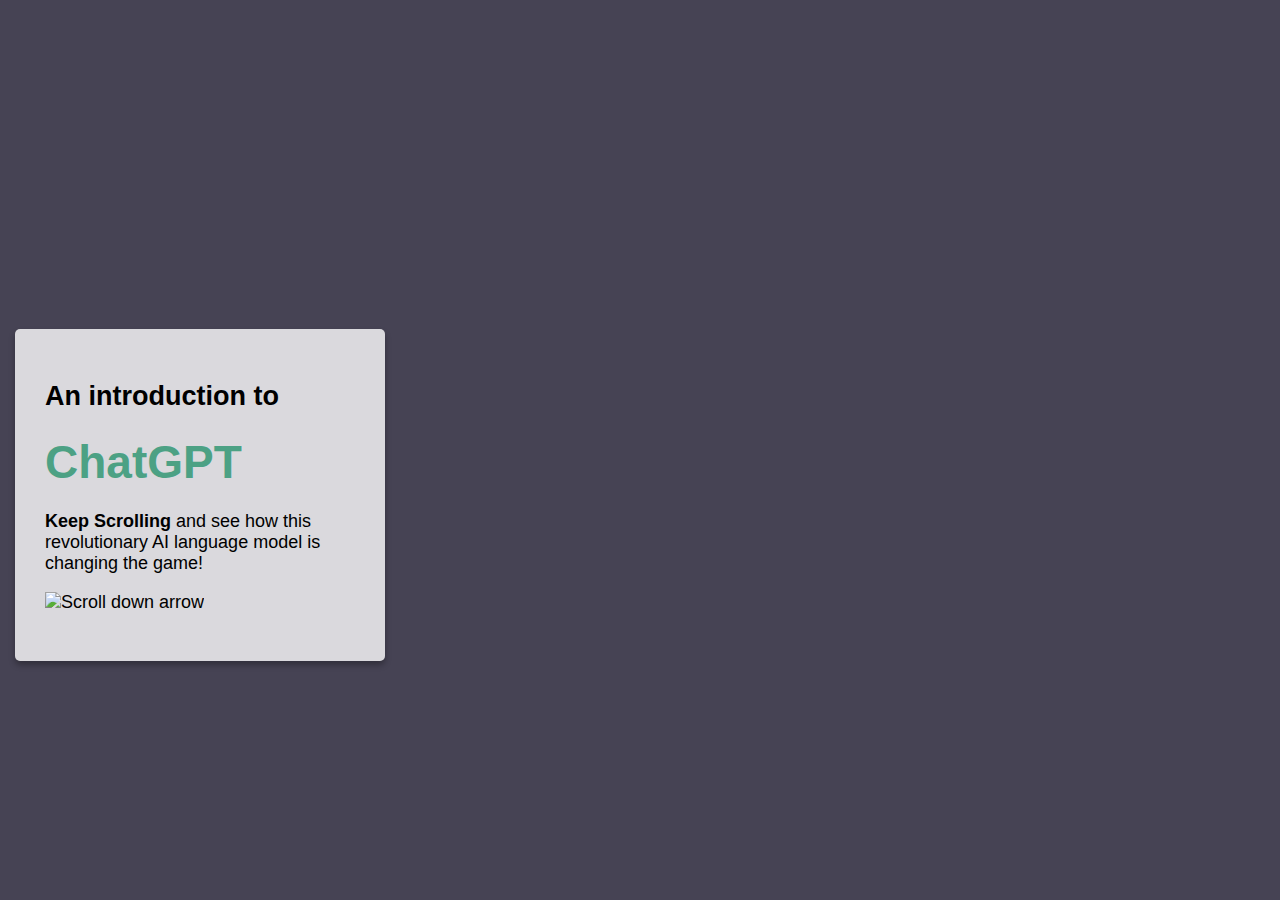
==== commit 59c13eb9: "styles" ====
--- a/backup.html
+++ b/backup.html
@@ -10,55 +10,47 @@
 <body>
 <!-- section 0, Intro Page -->
 <div class="parallax-container">
-    <div class="parallax-container">
-        <div class="parallax-section" id="sectionIntro">
-
-            <div class="text-container">
-                <h2> An Introduction to ChatGPT </h2>
-                <p> The revolutionary AI language model that's changing the game!</p>
-                <p>
-                    <img src="https://upload.wikimedia.org/wikipedia/commons/f/fd/Arrows_down_animated.gif" alt="Scroll down arrow" width="40" height="40">
-
-                </p>
-            </div>
-            <div class="chart-container" style="visibility: hidden;">
-                <svg class="chart" height="200" width="850"></svg> <!-- Invisible placeholder -->
-            </div>
-        </div>
-    </div>
-
-    <!-- section 1, Turing & Turing Test -->
-    <div class="parallax-section" id="section0">
-        <div class="text-container">
-            <h2>The Origin of AI: Alan Turing's Legacy and the Turing Test</h2>
+    <div class="parallax-section" id="sectionIntro">
+        <div class="text-container" id="introText">
+            <h2> An introduction to </h2><h2><span class="title-highlight">ChatGPT</span></h2>
+            <p> <span class="text-highlight">Keep Scrolling</span> and see how this revolutionary AI language model is changing the game!</p>
             <p>
-                Alan Turing was a brilliant mathematician and computer scientist who is famous for his contributions to
-                codebreaking during World War II and his pioneering work in artificial intelligence.
+                <img src="https://upload.wikimedia.org/wikipedia/commons/f/fd/Arrows_down_animated.gif" alt="Scroll down arrow" width="40" height="40">
             </p>
-            <p>
-                He proposed the Turing Test as a way to measure a machine's ability to exhibit intelligent behavior that is indistinguishable from that of a human.
-            </p>
-            <p>
-                If the machine can fool the evaluator into thinking it is human, it is said to have passed the Turing Test.
-            </p>
-            <p>
-                <img src="https://media.geeksforgeeks.org/wp-content/uploads/Turing-Diagram-159676.png" width="300" height="170">
-
-            </p>
-
         </div>
         <div class="chart-container" style="visibility: hidden;">
             <svg class="chart" height="200" width="850"></svg> <!-- Invisible placeholder -->
         </div>
     </div>
+    <!-- section 1, Turing & Turing Test -->
+    <div class="parallax-section" id="section1">
+        <div class="text-container">
+            <h2>The origin of AI</h2>
+            <h2><span class="title-highlight"> Alan Turing </span></h2>
+            <p>
+                A renowned mathematician and computer scientist, notable for WWII codebreaking and AI pioneering.</p>
+            <p>
+                He introduced the <span class="text-highlight">Turing Test</span>, gauging a machine's ability to mimic human-like intelligence—if it deceives the evaluator into thinking it's human, it passes the test.</p>
+
+            <!--            <p>-->
+            <!--                <img src="https://media.geeksforgeeks.org/wp-content/uploads/Turing-Diagram-159676.png" width="300" height="170">-->
+
+            <!--            </p>-->
+
+        </div>
+        <div class="chart-container" style="visibility: hidden;">
+            <svg class="chart" height="200" width="850"></svg> <!-- Invisible placeholder -->
+        </div>
+    </div>
+
     <!-- section 2, Hinton & Neuron Network -->
-    <div class="parallax-section" id="section01">
+    <div class="parallax-section" id="section2">
         <div class="chart-container" style="visibility: hidden;">
             <svg class="chart" height="200" width="700"></svg> <!-- Invisible placeholder -->
         </div>
         <div class="text-container">
-            <h2>Geoffrey Hinton and the Revolution of Neural Networks</h2>
-            <p> Geoffrey Hinton is a computer scientist and cognitive psychologist who revolutionized the field of artificial intelligence with his groundbreaking work on neural networks. </p>
+            <h2>The Moderization of AI</h2> <h2><span class="title-highlight">Geoffrey Hinton</span></h2>
+            <p> Geoffrey Hinton is a computer scientist and cognitive psychologist who revolutionized the field of artificial intelligence with his groundbreaking work on  <span class="text-highlight">neural networks</span>. </p>
             <p>
                 His  work has enabled significant advances in artificial intelligence and machine learning,
                 including the development of the transformer architecture used in the ChatGPT model. </p>
@@ -69,16 +61,16 @@
             </p>
         </div>
     </div>
+
     <!-- section 3, What is ChatGPT? -->
-    <div class="parallax-section" id="section1">
+    <div class="parallax-section" id="section3">
         <div class="text-container">
-            <h2>What is ChatGPT?</h2>
+            <h2>What is <span class="title-highlight">ChatGPT?</span></h2>
             <p>ChatGPT is a chatbot (or, in technical terms, a ‘large language model’) created by US-based artificial intelligence company OpenAI.</p>
             <p> When you ask ChatGPT a question, it draws on a huge body of textual data — large chunks of content found on the Internet,
                 many books, all of Wikipedia — to provide you with a human-like answer to it. </p>
             <p>You can also ask ChatGPT to create content for you — it can write poems, create computer code, translate languages,
                 provide article structures and do much else besides.</p>
-
         </div>
         <p>
             <img src="https://static.wixstatic.com/media/a89add_3d73f7e43cff4f37bdf0af4772ef6595~mv2.gif" width="200" height="200" style="float: outside">
@@ -111,9 +103,10 @@
             </p>
         </div>
     </div>
-    <div class="parallax-section" id="section2">
+    <!-- section 4, How many people use ChatGPT? -->
+    <div class="parallax-section" id="section4">
         <div class="text-container">
-            <h2>How many people use ChatGPT?
+            <h2>How many people use <span class="title-highlight">ChatGPT?</span>
             </h2>
             <div class="data-info"></div>
             <p>ChatGPT crossed 1 million users in 5 days of launch and set the record for the fastest-growing platform by gaining 100 million users by January. It reached 1 billion visits in February and 1v.6 billion visits in March 2023.
@@ -122,20 +115,18 @@
         </div>
         <div class="chart-container"> <svg class="chart" height="400" width="700"></svg> </div>
     </div>
-
     <!-- section 5, How long did it take for other platforms to reach a certain number of users? -->
     <div class="parallax-section" id="section5">
         <div class="chart-container">
             <svg class="chart" height="370" width="650"></svg>
         </div>
         <div class="text-container">
-            <h2>Time for other platforms to reach 1 million users</h2>
-            <p>ChatGPT obtained 1 million users within 5 days of its initial launch in November 2022. </p>
+            <h2>Time for other platforms to reach <span class="title-highlight">1 million users?</span></h2>
+            <p><span class="text-highlight">ChatGPT obtained 1 million users within 5 days of its initial launch in November 2022. </span></p>
             <p>To put its phenomenal user acquisition rate into perspective,
                 the app that came closest to acquiring one million users this quickly is Instagram, which gained 1 million users after around two and a half months after launch — 70 days, or 1500% more slowly than ChatGPT.
             </p>
             <p>
-
                 Spotify and Meta also achieved the feat quickly - in 5 and 10 months, respectively, being services that like ChatGPT offer an immediate practical use.
                 Apart from Instagram, social media services usually took a bit longer to gain one million users.
             </p>
@@ -145,31 +136,47 @@
     <!-- section 6, What was the size of the dataset used for training ChatGPT? -->
     <div class="parallax-section" id="section6">
         <div class="text-container">
-            <h2>ChatGPT Training Data Size</h2>
-            <p>Description</p>
+            <h2>ChatGPT Training <span class="title-highlight">Data Size</span></h2>
+            <p>The dataset for training ChatGPT-4 — the latest version of ChatGPT — is estimated to consist of 100 trillion parameters, more than 5 times larger than the training data for ChatGPT-3. </p>
+            <p>Chat-GPT-4 training data included feedback from users of ChatGPT-3 as well as feedback from over 50 AI safety and security experts.</p>
         </div>
         <div class="chart-container"> <svg class="chart" height="400" width="800"></svg> </div>
     </div>
     <!-- section 7,  How big is the artificial intelligence market? -->
     <div class="parallax-section" id="section7">
-        <div class="text-container">
-            <h2>How big is the artificial intelligence market?</h2>
-            <p>Description</p>
-        </div>
-        <div class="chart-container"> <svg class="chart" height="200" width="400"></svg> </div>
+        <div class="text-container" style="position: absolute; top: 100px;">
+            <h2><span class = "title-highlight">How big</span> is the artificial intelligence market?</h2>
+            <!--            <p>The overall value of the AI market is projected to hit $150+ billion dollars in 2023, rising to as much as $1.5 trillion by 2030</p>-->
+            <!--            <p>  In 2021, global corporate investment in AI was almost $94 billion worldwide. </p>-->
+        </div>
+        <div class="chart-container"> <svg class="chart" height="160" width="1000"  style="position: absolute; left: 300px; bottom: 1px;">
+            <rect x="50" y="10" width="100" height="150" fill="#4ca184"></rect>
+            <rect x="200" y="50" width="100" height="110" fill="#f4a261"></rect>
+            <rect x="350" y="70" width="100" height="90" fill="#e76f51"></rect>
+            <rect x="500" y="30" width="100" height="130" fill="#f4a261"></rect>
+            <rect x="650" y="100" width="100" height="60" fill="#4ca184"></rect>
+            <rect x="800" y="10" width="100" height="150" fill="#e76f51"></rect>
+        </svg> </div>
     </div>
     <!-- section 8, Will I lose my job because of ChatGPT? -->
     <div class="parallax-section" id="section8">
         <div class="text-container">
-            <h2>Will I lose my job because of ChatGPT?</h2>
-            <p>Description</p>
-        </div>
-        <div class="chart-container"> <svg class="chart" height="200" width="400"></svg> </div>
+            <h2>Will I <span class="title-highlight">lose my job</span> because of ChatGPT?</h2>
+            <p>In 2013, a university of Oxford study estimated that 47% of the U&S workforce could potentially be replaced by AI over the next few decades. </p>
+            <p>
+                Sectors likely to be particularly affected by AI advancements include tech, media, law, market research and finance.
+            </p>
+            <p>Examples of jobs likely to be affected significantly by AI include programmers; journalists; paralegals, legal assistants; market researchers; educators; financial analysts; personal financial advisors; traders; graphic designers; accountants; and customer service agents.
+
+            </p>
+        </div>
+        <div class="quiz-container" id="jobQuiz"></div>
+        <div class="chart-container"> <svg class="chart" id="jobQuizStats" style="display: none;"></svg> </div>
     </div>
     <!-- section 9, Take a look at some of the interesting prompts!  -->
     <div class="parallax-section" id="section9">
         <div class="text-container">
-            <h2>Take a look at some of the interesting prompts!</h2>
+            <h2>Take a look at some of the <span class="title-highlight">interesting prompts!</span></h2>
             <p>Description</p>
         </div>
         <div class="chart-container"> <svg class="chart" height="200" width="400"></svg> </div>
@@ -178,6 +185,7 @@
 
 <script src="https://d3js.org/d3.v7.min.js"></script>
 <script src="https://unpkg.com/scrollama"></script>
+<!--<script src="https://cdnjs.cloudflare.com/ajax/libs/visualSedimentation/0.1.1/visualSedimentation.min.js"></script>-->
 
 <script>
     const lineData = [  // in million
@@ -193,43 +201,113 @@
         {company: "Netflix", duration: "3.5 years", launched: 1999},
     ];
     const trainingSizeData = [  // in million
-        {model: "ChatGPT 1", size: "117 Million", description: "117 Million Parameters"},
-        {model: "ChatGPT 2", size: "1.5 Billion", description: "1.5 Billion Parameters"},
-        {model: "ChatGPT 3", size: "175 Billion", description: "175 Billion Parameters"},
-        {model: "ChatGPT 4", size: "100 Trillion", description: "100 Trillion Parameters"}
+        {model: "ChatGPT 1", size: 10, description: "117 Million Parameters"},
+        {model: "ChatGPT 2", size: 18, description: "1.5 Billion Parameters"},
+        {model: "ChatGPT 3", size: 30, description: "175 Billion Parameters"},
+        {model: "ChatGPT 4", size: 100, description: "100 Trillion Parameters"}
     ];
+    // "title": "Global artificial intelligence market size 2021-2030",
+    // "description": "Artificial intelligence (AI) market size worldwide in 2021 with a forecast until 2030 (in million U.S. dollars)",
+    // source: https://www.statista.com/statistics/1365145/artificial-intelligence-market-size/#:~:text=The%20market%20for%20artificial%20intelligence,nearly%20two%20trillion%20U.S.%20dollars.
+    const marketData = [
+        {"year": 2021, "value": 95602.77},
+        {"year": 2022, "value": 142319.80},
+        {"year": 2023, "value": 207902.42},
+        {"year": 2024, "value": 298246.87},
+        {"year": 2025, "value": 420465.53},
+        {"year": 2026, "value": 582948.69},
+        {"year": 2027, "value": 795384.63},
+        {"year": 2028, "value": 1068718.47},
+        {"year": 2029, "value": 1415054.84},
+        {"year": 2030, "value": 1847495.60}
+    ];
+    const jobData = [ // mock data
+        {
+            "Industry": "Technology",
+            "Jobs_At_Risk_Percentage": 60,
+            "Concern_Level_Extremely": 45,
+            "Concern_Level_Moderately": 30,
+            "Concern_Level_Slightly": 20,
+            "Concern_Level_Not_At_All": 5
+        },
+        {
+            "Industry": "Media",
+            "Jobs_At_Risk_Percentage": 50,
+            "Concern_Level_Extremely": 40,
+            "Concern_Level_Moderately": 30,
+            "Concern_Level_Slightly": 25,
+            "Concern_Level_Not_At_All": 5
+        },
+        {
+            "Industry": "Law",
+            "Jobs_At_Risk_Percentage": 40,
+            "Concern_Level_Extremely": 35,
+            "Concern_Level_Moderately": 30,
+            "Concern_Level_Slightly": 25,
+            "Concern_Level_Not_At_All": 10
+        },
+        {
+            "Industry": "Market Research",
+            "Jobs_At_Risk_Percentage": 45,
+            "Concern_Level_Extremely": 35,
+            "Concern_Level_Moderately": 30,
+            "Concern_Level_Slightly": 25,
+            "Concern_Level_Not_At_All": 10
+        },
+        {
+            "Industry": "Finance",
+            "Jobs_At_Risk_Percentage": 55,
+            "Concern_Level_Extremely": 40,
+            "Concern_Level_Moderately": 35,
+            "Concern_Level_Slightly": 20,
+            "Concern_Level_Not_At_All": 5
+        }
+    ]
+
+
     document.addEventListener('DOMContentLoaded', () => {
         // Initialize Scrollama
         const scroller = scrollama();
         const parallaxContainer = document.querySelector('.parallax-container');
         function parallaxScroll() {
             const scrollTop = parallaxContainer.scrollTop;
+            const scrollBottom = parallaxContainer.scrollTop +  parallaxContainer.scrollHeight;
             const windowHeight = window.innerHeight;
             document.querySelectorAll('.parallax-section').forEach((section, index) => {
                 const sectionTop = section.offsetTop;
                 const sectionHeight = section.offsetHeight;
-                if (scrollTop + windowHeight >= sectionTop && scrollTop <= sectionTop + sectionHeight) {
-                    const translateAmount = Math.max((scrollTop - sectionTop) / 2);
-                    // const translateAmount = Math.min(Math.max((scrollTop - sectionTop) / 2, 0), sectionHeight / 2)
-                    console.log("section: ", section)
-                    console.log("sectionTop: " + sectionTop)
-                    console.log("translateAmount: "+ translateAmount)
-                    const translateAmountText =  -(scrollTop - sectionTop)/3;
-                    const container = section.querySelector('.chart-container') || section.querySelector('.quiz-container');
-                    const containerText = section.querySelector('.text-container');
-                    console.log("container before: " + container.offsetTop);
-                    container.style.transform = `translateY(${translateAmount}px)`;
-                    containerText.style.transform = `translateY(${translateAmountText}px)`;
-                    console.log("container after: " + container.offsetTop);
-
+                const sectionBottom = section.offsetTop + sectionHeight;
+                const container = section.querySelector('.chart-container') || section.querySelector('.quiz-container');
+                const containerText = section.querySelector('.text-container');
+                let chartOffsetHeight = windowHeight - container.offsetTop;
+
+                console.log("sectionTop: " + sectionTop)
+                console.log("scrollTop: " + scrollTop)
+                console.log("chartOffsetHeight: " + chartOffsetHeight)
+                if (section.id != "section7") {
+                    // if (scrollTop + windowHeight >= sectionTop && scrollTop <= sectionTop + sectionHeight) {
+                    // if (sectionTop <= scrollTop + chartOffsetHeight && scrollTop <= sectionTop + sectionHeight ) {
+                    if (sectionTop <= scrollTop && scrollTop <= sectionTop + sectionHeight ) {
+
+                        const translateAmount = (scrollTop - sectionTop) / 2;
+                        const translateAmountText = -(scrollTop - sectionTop) / 3;
+                        container.style.transform = `translateY(${translateAmount}px)`;
+                        containerText.style.transform = `translateY(${translateAmountText}px)`;
+                    }
+
+                } else { // index == 7
+                    // let containerHalfTopDist = containerText.offsetTop*0.5
+                    if (sectionTop <= scrollTop && scrollTop <= sectionBottom-800) {
+                        const translateYAmount = scrollTop - sectionTop;
+                        containerText.style.transform = `translateY(${translateYAmount}px)`;
+                    }
                 }
             });
         }
-
         drawLineChart(lineData);
         drawBarChart(competitorData);
-        drawBubbleChart(trainingSizeData);
-
+        drawCircles(trainingSizeData);
+        showIndustryQuiz();
         // Scrollama configuration
         scroller
             .setup({
@@ -241,65 +319,91 @@
             .onStepProgress(({element, index, progress}) => { handleStepProgress(element, index, progress); })
             .onStepExit(({element, index}) => { handleStepExit(element, index); });
 
-        parallaxContainer.addEventListener('scroll', parallaxScroll);
+        parallaxContainer.addEventListener('scroll', () => {
+            parallaxScroll();
+        });
         parallaxScroll(); // Initial Set Up
+
+
+        function handleStepEnter(element, index, direction) {
+            if (index === 3) {
+                const quiz = element.querySelector('.quiz-container');
+            }
+            if (index === 7) {
+                parallaxContainer.addEventListener('scroll', changeSection7BackgroundColor);
+            }
+        }
+        function handleStepProgress(element, index, progress) {
+            // Line Chart
+            if (index === 4) {
+                let lineSvg = d3.select('#section4 .chart').selectAll('path')
+                const pathLength = lineSvg.node().getTotalLength();
+                lineSvg.attr('stroke-dashoffset', pathLength * (1 - progress * 2 * 1.1));
+                // Update data-info text based on animation progress
+                const dataIndex = Math.floor(progress * 2 * (lineData.length - 1));
+                const dataValue = lineData[dataIndex].users;
+                const dataTime = lineData[dataIndex].time;
+                if (dataValue === 0){
+                    element.querySelector('.data-info').textContent = `ChatGPT was launched on ${dataTime}, by San Francisco–based OpenAI.`;
+                } else if (dataValue === 1){
+                    element.querySelector('.data-info').textContent = ` By ${dataTime}, ChatGPT had over ${dataValue} million users.`;
+                } else {
+                    element.querySelector('.data-info').textContent = ` In ${dataTime}, ChatGPT reached over ${dataValue} million users, making it the fastest growing consumer application to date.`;
+                }
+
+            }
+            // Bar Chart
+            if (index === 5) {
+                const margin = { top: 50, right: 20, bottom: 50, left: 80 };
+                const height = 370 - margin.top - margin.bottom;
+                let barSvg = d3.select('#section5 .chart').selectAll('rect')
+                const yScaleBar = d3.scaleLinear()
+                    .domain([0, d3.max(competitorData, d => durationToDays(d.duration))])
+                    .range([height, 0]);
+                barSvg.each(function (d) {
+                    const bar = d3.select(this);
+                    const targetHeight = yScaleBar(0) - yScaleBar(durationToDays(d.duration));
+                    bar.attr('height', targetHeight * progress * 2 * 1.1)
+                        .attr('y', (height - targetHeight * progress * 2  * 1.1));
+                });
+            }
+            // Circles
+            if (index === 6) {
+                let circlesSvg = d3.select('#section6 .chart').selectAll('circle');
+                circlesSvg.each(function (d) {
+                    const circle = d3.select(this);
+                    const originalRadius = d.size;
+                    const radiusScale = progress * 2 * 1.1;
+                    const targetRadius = originalRadius * radiusScale;
+                    circle.attr('r', targetRadius);
+                });
+            }
+        }
+        function handleStepExit(element, index) {
+            // Hide the GIF when section3 is no longer visible
+            if (index === 3) {
+                // const quiz = element.querySelector('.quiz-container');
+                // quiz.style.opacity = 0;
+            }
+            if (index === 7) {
+                parallaxContainer.removeEventListener('scroll', changeSection7BackgroundColor);
+            }
+        }
     });
 
-    function handleStepEnter(element, index, direction) {
-        if (index === 3) {
-            const quiz = element.querySelector('.quiz-container');
-            // quiz.style.visibility = 'visible';
-            // quiz.style.opacity = 1;
-        }
-        // if (index === 3 || index === 4) {
-        //     const chartContainer = element.querySelector('.chart-container');
-        //     chartContainer.style.opacity = 1;
-        // }
-    }
-    function handleStepProgress(element, index, progress) {
-        // Line Chart
-        if (index === 4) {
-            let lineSvg = d3.select('#section2 .chart').selectAll('path')
-            const pathLength = lineSvg.node().getTotalLength();
-            lineSvg.attr('stroke-dashoffset', pathLength * (1 - progress * 2 * 1.1));
-            // Update data-info text based on animation progress
-            const dataIndex = Math.floor(progress * 2 * (lineData.length - 1));
-            const dataValue = lineData[dataIndex].users;
-            const dataTime = lineData[dataIndex].time;
-            if (dataValue === 0){
-                element.querySelector('.data-info').textContent = `ChatGPT was launched on ${dataTime}, by San Francisco–based OpenAI.`;
-            } else if (dataValue === 1){
-                element.querySelector('.data-info').textContent = ` By ${dataTime}, ChatGPT had over ${dataValue} million users.`;
-            } else {
-                element.querySelector('.data-info').textContent = ` In ${dataTime}, ChatGPT reached over ${dataValue} million users, making it the fastest growing consumer application to date.`;
-            }
-
-        }
-        // Bar Chart
-        if (index === 5) {
-            const margin = { top: 50, right: 20, bottom: 50, left: 80 };
-            const height = 370 - margin.top - margin.bottom;
-            let barSvg = d3.select('#section5 .chart').selectAll('rect')
-            const yScaleBar = d3.scaleLinear()
-                .domain([0, d3.max(competitorData, d => durationToDays(d.duration))])
-                .range([height, 0]);
-            barSvg.each(function (d) {
-                const bar = d3.select(this);
-                const targetHeight = yScaleBar(0) - yScaleBar(durationToDays(d.duration));
-                bar.attr('height', targetHeight * progress * 2)
-                    .attr('y', (height - targetHeight * progress * 2)); // 修改此处
-            });
-        }
-
-    }
-    function handleStepExit(element, index) {
-        // Hide the GIF when section1 is no longer visible
-        if (index === 3) {
-            // const quiz = element.querySelector('.quiz-container');
-            // quiz.style.opacity = 0;
-        }
-    }
-
+    function changeSection7BackgroundColor() {
+        const section7 = document.getElementById('section7');
+        const parallaxContainer = document.querySelector('.parallax-container');
+        const section7Top = section7.offsetTop;
+        const scrollTop = parallaxContainer.scrollTop;
+        const progress = Math.min(Math.max(0, scrollTop - section7Top) / section7.offsetHeight, 1);
+        const currentColor = d3.color('#373542');
+        const targetColor = d3.color('#464354');
+        const interpolatedColor = d3.interpolateRgb(currentColor, targetColor)(progress);
+        console.log("progress: " + progress)
+        section7.style.backgroundColor = interpolatedColor;
+    }
+    // Draw Charts
     function drawLineChart(lineChartData) {
         const parseDate = d3.timeParse("%B, %Y");
         const margin = { top: 50, right: 20, bottom: 50, left: 50 };
@@ -326,7 +430,7 @@
             .y(d => yScaleLine(d.users))
             .curve(d3.curveMonotoneX);
 
-        const chartSvg = d3.select('#section2 .chart')
+        const chartSvg = d3.select('#section4 .chart')
             .attr('width', width + margin.left + margin.right)
             .attr('height', height + margin.top + margin.bottom)
             .append('g')
@@ -348,7 +452,7 @@
         const lineChartSvg = chartSvg.append('path')
             .data([lineChartData])
             .attr('d', line)
-            .attr('stroke', 'steelblue')
+            .attr('stroke', "#4ca184")
             .attr('stroke-width', 2)
             .attr('fill', 'none');
 
@@ -356,16 +460,16 @@
         lineChartSvg.attr('stroke-dasharray', `${pathLength} ${pathLength}`)
             .attr('stroke-dashoffset', pathLength);
 
-        const circles = chartSvg.selectAll('circle')
+        chartSvg.selectAll('circle')
             .data(lineChartData)
             .enter()
             .append('circle')
             .attr('cx', d => xScaleLine(parseDate(d.time)))
             .attr('cy', d => yScaleLine(d.users))
             .attr('r', 6)
-            .style('stroke-width', 2)
+            .style('stroke-width', 3)
             .style('stroke', 'white')
-            .style('fill', 'steelblue')
+            .style('fill', "#4ca184")
             .on('mouseover', (event, d) => {
                 const tooltip = d3.select('body')
                     .append('div')
@@ -378,12 +482,6 @@
                 d3.select('.tooltip').remove();
             });
 
-        // Animate the line
-        lineChartSvg.transition()
-            .duration(2000)
-            .ease(d3.easeLinear)
-            .attr('stroke-dashoffset', 0);
-
         // Add chart title
         chartSvg.append('text')
             .attr('class', 'chart-title')
@@ -413,17 +511,124 @@
             .style('font-size', '16px')
             .text('#Users (Million)');
     }
-
-    function durationToDays(duration) {
-        if (duration.includes("days")) {
-            return parseFloat(duration);
-        } else if (duration.includes("months")) {
-            return parseFloat(duration) * 30;
-        } else if (duration.includes("years")) {
-            return parseFloat(duration) * 365;
-        }
-        return 0;
-    }
+    // function drawBarChart(competitorData) {
+    //     const margin = { top: 50, right: 20, bottom: 50, left: 80 };
+    //     const width = 650 - margin.left - margin.right;
+    //     const height = 370 - margin.top - margin.bottom;
+    //     const fragmentCount = 10;
+    //
+    //     const xScaleBar = d3.scaleBand().domain(competitorData.map(d => d.company)).range([0, width]).padding(0.2);
+    //     const yScaleBar = d3.scaleLinear()
+    //         .domain([0, d3.max(competitorData, d => durationToDays(d.duration))])
+    //         .range([height, 0]);
+    //
+    //     const colorScale = d3.scaleOrdinal(d3.schemeCategory10);
+    //
+    //     const yAxisTicks = d3.axisLeft(yScaleBar)
+    //         .tickValues(yScaleBar.ticks().concat(yScaleBar.domain()))
+    //         .tickFormat(d => {
+    //             if (d % 365 === 0) return `${d / 365} years`;
+    //             if (d % 30 === 0) return `${d / 30} months`;
+    //             return `${d} days`;
+    //         });
+    //
+    //     const chart = d3.select('#section5 .chart')
+    //         .attr('width', width + margin.left + margin.right)
+    //         .attr('height', height + margin.top + margin.bottom)
+    //         .append('g')
+    //         .attr('transform', `translate(${margin.left}, ${margin.top})`);
+    //
+    //     // Add title and axis titles
+    //     chart.append('text')
+    //         .attr('class', 'chart-title')
+    //         .attr('x', width / 2)
+    //         .attr('y', -20)
+    //         .style('text-anchor', 'middle')
+    //         .style('font-size', '18px')
+    //         .text('Time to Reach 1 Million Users');
+    //
+    //     chart.append('text')
+    //         .attr('class', 'axis-title')
+    //         .attr('x', -height / 2)
+    //         .attr('y', -67)
+    //         .attr('transform', 'rotate(-90)')
+    //         .style('text-anchor', 'middle')
+    //         .style('font-size', '12px')
+    //         .text('Duration');
+    //
+    //     chart.append('text')
+    //         .attr('class', 'axis-title')
+    //         .attr('x', width / 2)
+    //         .attr('y', height + 40)
+    //         .style('text-anchor', 'middle')
+    //         .style('font-size', '12px')
+    //         .text('Platform');
+    //
+    //     const tooltip = chart
+    //         .append('g')
+    //         .style('opacity', 0)
+    //         .style('font-size', '12px')
+    //         .style('text-anchor', 'middle');
+    //
+    //     tooltip
+    //         .append('text')
+    //         .attr('class', 'tooltip-text tooltip-duration')
+    //         .attr('y', -25);
+    //
+    //     tooltip
+    //         .append('text')
+    //         .attr('class', 'tooltip-text tooltip-launched')
+    //         .attr('y', -10);
+    //
+    //     chart.selectAll('.bar-fragment')
+    //         .data(competitorData.flatMap(d => Array(fragmentCount).fill(d)))
+    //         .join('rect')
+    //         .attr('class', 'bar-fragment')
+    //         .attr('x', (d, i) => xScaleBar(d.company))
+    //         .attr('width', xScaleBar.bandwidth())
+    //         .attr('fill', (d, i) => colorScale(competitorData.indexOf(d)))
+    //         .attr('y', height)
+    //         .attr('height', 0)
+    //         .on('mouseover', (event, d) => {
+    //             d3.select(event.currentTarget)
+    //                 .attr('fill', 'darkorange');
+    //             tooltip
+    //                 .style('opacity', 1)
+    //                 .attr('transform', `translate(${xScaleBar(d.company) + xScaleBar.bandwidth() / 2}, ${yScaleBar(durationToDays(d.duration))})`);
+    //             tooltip.select('.tooltip-launched')
+    //                 .text(`Launched in ${d.launched}`);
+    //             tooltip.select('.tooltip-duration')
+    //                 .text(`Took ${d.duration}`);
+    //         })
+    //         .on('mouseout', function(event, d) {
+    //             d3.select(event.currentTarget)
+    //                 .attr('fill', colorScale(competitorData.indexOf(d)));
+    //             tooltip.style('opacity', 0);
+    //         });
+    //
+    //     chart.append('g')
+    //         .attr('transform', `translate(0, ${height})`)
+    //         .call(d3.axisBottom(xScaleBar));
+    //
+    //     chart.append('g')
+    //         .call(yAxisTicks);
+    //
+    //     // Simulate the visual sedimentation effect
+    //     d3.select('#section5 .chart').selectAll('.bar-fragment')
+    //         .transition()
+    //         .duration(500)
+    //         .delay((d, i) => 500 * (i % fragmentCount) + 500 * Math.floor(i / fragmentCount))
+    //         .attr('y', (d, i) => {
+    //             const targetHeight = yScaleBar(0) - yScaleBar(durationToDays(d.duration));
+    //             const fragmentHeight = targetHeight / fragmentCount;
+    //             return yScaleBar(durationToDays(d.duration)) + fragmentHeight * (i % fragmentCount);
+    //         })
+    //         .attr('height', (d, i) => {
+    //             const targetHeight = yScaleBar(0) - yScaleBar(durationToDays(d.duration));
+    //             return targetHeight / fragmentCount;
+    //         });
+    // }
+
     function drawBarChart(competitorData) {
         const margin = { top: 50, right: 20, bottom: 50, left: 80 };
         const width = 650 - margin.left - margin.right;
@@ -436,14 +641,20 @@
 
         const colorScale = d3.scaleOrdinal(d3.schemeCategory10); // Add color scale
 
+        // const yAxisTicks = d3.axisLeft(yScaleBar)
+        //     .tickValues(yScaleBar.ticks().concat(yScaleBar.domain()))
+        //     .tickFormat(d => {
+        //         if (d % 365 === 0) return `${d / 365} years`;
+        //         if (d % 30 === 0) return `${d / 30} months`;
+        //         return `${d} days`;
+        //     });
         const yAxisTicks = d3.axisLeft(yScaleBar)
-            .tickValues(yScaleBar.ticks().concat(yScaleBar.domain()))
+            .ticks(5) // Add this line to specify the number of ticks
             .tickFormat(d => {
                 if (d % 365 === 0) return `${d / 365} years`;
                 if (d % 30 === 0) return `${d / 30} months`;
                 return `${d} days`;
             });
-
         const chart = d3.select('#section5 .chart')
             .attr('width', width + margin.left + margin.right)
             .attr('height', height + margin.top + margin.bottom)
@@ -497,12 +708,15 @@
             .join('rect')
             .attr('x', (d, i) => xScaleBar(d.company))
             .attr('width', xScaleBar.bandwidth())
-            .attr('fill', (d, i) => colorScale(i))
+            // .attr('fill', (d, i) => colorScale(i))
+            .attr('fill', "#4ca184")
             .attr('y', d => yScaleBar(durationToDays(d.duration)))
-            .attr('height', d => height - yScaleBar(durationToDays(d.duration)))
+            // .attr('height', d => (height - yScaleBar(durationToDays(d.duration))))
+            .attr('height', 0)
             .on('mouseover', (event, d) => {
                 d3.select(event.currentTarget)
-                    .attr('fill', 'darkorange');
+                    .attr('fill', "#a8d5c7")
+                    .attr('width', xScaleBar.bandwidth() * 1.05)
                 tooltip
                     .style('opacity', 1)
                     .attr('transform', `translate(${xScaleBar(d.company) + xScaleBar.bandwidth() / 2}, ${yScaleBar(durationToDays(d.duration))})`);
@@ -513,7 +727,10 @@
             })
             .on('mouseout', function(event, d) {
                 d3.select(event.currentTarget)
-                    .attr('fill', colorScale(competitorData.indexOf(d)));
+                    .attr('fill', "#4ca184")
+                    .attr('width', xScaleBar.bandwidth())
+
+                // .attr('fill', colorScale(competitorData.indexOf(d)));
                 tooltip.style('opacity', 0);
             });
 
@@ -525,6 +742,100 @@
             .call(yAxisTicks);
 
     }
+
+    function drawCircles(trainingSizeData) {
+        const margin = { top: 30, right: 20, bottom: 30, left: 50 };
+        const width = 800 - margin.left - margin.right;
+        const height = 400 - margin.top - margin.bottom;
+
+        const chartSvg = d3.select('#section6 .chart')
+            .attr('width', width + margin.left + margin.right)
+            .attr('height', height + margin.top + margin.bottom)
+            .append('g')
+            .attr('transform', `translate(${margin.left}, ${margin.top})`);
+
+        const circles = chartSvg.selectAll('circle')
+            .data(trainingSizeData)
+            .enter()
+            .append('circle')
+            .attr('cx', (d, i) => width / trainingSizeData.length * (i + 0.5))
+            .attr('cy', height / 2)
+            .attr('r', 0)
+            .attr('fill', "#4ca184");
+
+        // Add model name inside the circle
+        const textLabels = chartSvg.selectAll('text')
+            .data(trainingSizeData)
+            .join('text')
+            .attr('x', (d, i) => width / trainingSizeData.length * (i + 0.5))
+            .attr('y', (d, i) => {
+                const circleCenterY = height / 2;
+                const textSize = 14; // font-size from .attr('font-size', '14px')
+                if (d.size > 50) {
+                    return circleCenterY; // Inside the circle
+                } else {
+                    return circleCenterY + d.size + textSize / 2 + 10; // Below the circle (with a small margin)
+                }
+            })
+            .text(d => d.model)
+            .attr('text-anchor', 'middle')
+            .attr('dominant-baseline', 'middle')
+            .attr('fill', 'black')
+            .attr('font-size', '14px');
+
+        // Add a simple shadow effect
+        const defs = chartSvg.append('defs');
+
+        const filter = defs.append('filter')
+            .attr('id', 'shadow')
+            .attr('x', '-50%')
+            .attr('y', '-50%')
+            .attr('width', '200%')
+            .attr('height', '200%');
+
+        filter.append('feOffset')
+            .attr('result', 'offOut')
+            .attr('in', 'SourceAlpha')
+            .attr('dx', 3)
+            .attr('dy', 3);
+
+        filter.append('feGaussianBlur')
+            .attr('result', 'blurOut')
+            .attr('in', 'offOut')
+            .attr('stdDeviation', 5);
+
+        filter.append('feBlend')
+            .attr('in', 'SourceGraphic')
+            .attr('in2', 'blurOut')
+            .attr('mode', 'normal');
+
+        // circles.style('filter', 'url(#shadow)');
+
+        // Add hover behavior for showing description
+        circles.on('mouseover', (event, d) => {
+            d3.select(event.currentTarget)
+                .attr('fill', "#a8d5c7")
+                .style('filter', 'url(#shadow)');
+
+            const tooltip = d3.select('body')
+                .append('div')
+                .attr('class', 'tooltip')
+                .text(d.description);
+
+            tooltip.style('left', `${event.pageX}px`)
+                .style('top', `${event.pageY}px`);
+        })
+            .on('mouseout', (event) => {
+                d3.select(event.currentTarget)
+                    .attr('fill', "#4ca184")
+                    .style('filter', null);
+                d3.select('.tooltip').remove();
+            });
+
+
+    }
+
+    // Helper Functions
     function convertSizeToBillion(size) {
         if (size.includes('Million')) {
             return parseFloat(size) / 1000;
@@ -532,79 +843,202 @@
             return parseFloat(size) * 1000;
         }
         return parseFloat(size);
-    };
-
-    function drawBubbleChart() {
-        trainingSizeData.forEach(d => {
-            d.sizeBillion = convertSizeToBillion(d.size);
-        });
-
-        const width = 800;
-        const height = 400;
-
-        const svg = d3.select('#section6 .chart-container')
-            .append('svg')
-            .attr('class', 'chart')
-            .attr('width', width)
-            .attr('height', height);
-
-        const simulation = d3.forceSimulation(trainingSizeData)
-            .force('charge', d3.forceManyBody().strength(50))
-            .force('center', d3.forceCenter(width / 2, height / 2))
-            .force('collision', d3.forceCollide().radius(d => Math.cbrt(d.sizeBillion) * 5))
-            .on('tick', ticked);
-
-        const node = svg.selectAll('.node')
-            .data(trainingSizeData)
-            .enter().append('g')
-            .attr('class', 'node')
-            .call(d3.drag()
-                .on("start", dragstarted)
-                .on("drag", dragged)
-                .on("end", dragended));
-
-        node.append('circle')
-            .attr('r', d => Math.cbrt(d.sizeBillion) * 5)
-            .style('fill', 'steelblue')
-            .style('opacity', 0.8);
-
-        node.append('text')
-            .attr('text-anchor', 'middle')
-            .attr('dy', '.3em')
-            .text(d => d.model);
-
-        function ticked() {
-            node.attr('transform', d => `translate(${d.x}, ${d.y})`);
+    }
+
+    function durationToDays(duration) {
+        if (duration.includes("days")) {
+            if (duration == "5 days") {
+                return parseFloat(duration)*5;
+            }
+            return parseFloat(duration);
+        } else if (duration.includes("months")) {
+            return parseFloat(duration) * 30;
+        } else if (duration.includes("years")) {
+            return parseFloat(duration) * 365;
         }
-
-        function dragstarted(event) {
-            if (!event.active) simulation.alphaTarget(0.3).restart();
-            event.subject.fx = event.subject.x;
-            event.subject.fy = event.subject.y;
-        }
-
-        function dragged(event) {
-            event.subject.fx = event.x;
-            event.subject.fy = event.y;
-        }
-
-        function dragended(event) {
-            if (!event.active) simulation.alphaTarget(0);
-            event.subject.fx = null;
-            event.subject.fy = null;
-        }
-    }
+        return 0;
+    }
+
     function showQuiz() {
         document.getElementById("ready").style.display = "none";
         document.getElementById("quiz").style.display = "block";
     }
+
     function showFeedback(option) {
         document.getElementById("feedback-" + option).style.display = "block";
         document.getElementById("reveal-image").style.display = "block";
         document.getElementById("reveal-image").style.opacity = "1";
     }
+
+    function showIndustryQuiz() {
+        const container = document.getElementById("jobQuiz");
+        container.innerHTML = `<div class="question">In which industry do you currently work?</div>`;
+        const options = ["Tech", "Media", "Law", "Market research", "Finance", "Other"];
+        options.forEach((option, index) => {
+            const div = document.createElement("div");
+            div.classList.add("option");
+            div.textContent = option;
+            div.onclick = () => {
+                selectedIndustry = index;
+                showConcernedQuiz();
+            };
+            container.appendChild(div);
+        });
+    }
+
+    function showConcernedQuiz() {
+        const container = document.getElementById("jobQuiz");
+        container.innerHTML = `<div class="question">How concerned are you about losing your job due to AI advancements like ChatGPT?</div>`;
+        const options = ["Not concerned at all", "Slightly concerned", "Moderately concerned", "Very concerned", "Extremely concerned"];
+        options.forEach((option, index) => {
+            const div = document.createElement("div");
+            div.classList.add("option");
+            div.textContent = option;
+            div.onclick = () => {
+                selectedConcern = index;
+                showStats();
+            };
+            container.appendChild(div);
+        });
+    }
+
+    function showStats() {
+        document.getElementById("jobQuiz").style.display = "none";
+        const visualization = document.getElementById("jobQuizStats");
+        visualization.style.display = "block";
+        createRadialBarChart(jobData);
+    }
+
+    function createRadialBarChart(data) {
+        const width = 460;
+        const height = 460;
+        const innerRadius = 90;
+        const outerRadius = Math.min(width, height) / 2;
+        const svg = d3.select("#jobQuizStats")
+            .attr("width", width)
+            .attr("height", height)
+            .append("g")
+            .attr("transform", `translate(${width / 2}, ${height / 2})`);
+
+        const x = d3.scaleBand()
+            .range([0, 2 * Math.PI])
+            .domain(data.map(d => d.Industry))
+            .padding(0.1);
+
+        const y = d3.scaleLinear()
+            .domain([0, 100])
+            .range([innerRadius, outerRadius]);
+
+        const yAxis = g => g
+            .attr("text-anchor", "middle")
+            .call(g => g.selectAll("g")
+                .data(y.ticks(5).slice(1))
+                .enter().append("g")
+                .attr("fill", "none")
+                .call(g => g.append("circle")
+                    .attr("stroke", "#ccc")
+                    .attr("r", y))
+                .call(g => g.append("text")
+                    .attr("y", d => -y(d))
+                    .attr("dy", "0.35em")
+                    .attr("stroke", "#fff")
+                    .attr("stroke-width", 1.5)
+                    .text(y.tickFormat(5, "s"))
+                    .clone(true).lower()
+                    .attr("fill", "black")
+                    .attr("stroke", "none")));
+
+        svg.append("g")
+            .call(yAxis);
+
+        svg.append("g")
+            .selectAll("path")
+            .data(data)
+            .enter()
+            .append("path")
+            .attr("fill", "#69b3a2")
+            .attr("d", d3.arc()
+                .innerRadius(innerRadius)
+                .outerRadius(d => y(d.Jobs_At_Risk_Percentage))
+                .startAngle(d => x(d.Industry))
+                .endAngle(d => x(d.Industry) + x.bandwidth())
+                .padAngle(0.01)
+                .padRadius(innerRadius));
+
+        const label = svg.append("g")
+            .selectAll("g")
+            .data(data)
+            .enter().append("g")
+            .attr("text-anchor", "middle")
+            .attr("transform", d => `rotate(${((x(d.Industry) + x.bandwidth() / 2) * 180 / Math.PI - 90)})translate(${innerRadius},0)`);
+
+        label.append("line")
+            .attr("x2", -5)
+            .attr("stroke", "#000");
+
+        label.append("text")
+            .attr("transform", d => (x(d.Industry) + x.bandwidth() / 2 + Math.PI / 2) % (2 * Math.PI) < Math.PI ? "rotate(90)translate(0,22)" : "rotate(-90)translate(0, -15)")
+            .text(d => d.Industry)
+            .attr("font-size", "12px")
+            .attr("alignment-baseline", "middle");
+    }
+
+    // function drawJobStatsChart(data) {
+    //     const margin = { top: 30, right: 30, bottom: 70, left: 60 };
+    //     const width = 460 - margin.left - margin.right;
+    //     const height = 400 - margin.top - margin.bottom;
+    //
+    //     const svg = d3.select("#jobQuizStats")
+    //         .attr("width", width + margin.left + margin.right)
+    //         .attr("height", height + margin.top + margin.bottom)
+    //         .append("g")
+    //         .attr("transform", `translate(${margin.left}, ${margin.top})`);
+    //
+    //     const x = d3.scaleBand()
+    //         .range([0, width])
+    //         .domain(data.map(d => d.Industry))
+    //         .padding(0.2);
+    //     svg.append("g")
+    //         .attr("transform", `translate(0, ${height})`)
+    //         .call(d3.axisBottom(x))
+    //         .selectAll("text")
+    //         .attr("transform", "translate(-10,0)rotate(-45)")
+    //         .style("text-anchor", "end");
+    //
+    //     const y = d3.scaleLinear()
+    //         .domain([0, 100])
+    //         .range([height, 0]);
+    //     svg.append("g")
+    //         .call(d3.axisLeft(y));
+    //
+    //     svg.selectAll("mybar")
+    //         .data(data)
+    //         .enter()
+    //         .append("rect")
+    //         .attr("x", d => x(d.Industry))
+    //         .attr("width", x.bandwidth())
+    //         .attr("fill", "#69b3a2")
+    //         .attr("height", d => height - y(0))
+    //         .attr("y", d => y(0))
+    //         .transition()
+    //         .duration(800)
+    //         .attr("y", d => y(d.Jobs_At_Risk_Percentage))
+    //         .attr("height", d => height - y(d.Jobs_At_Risk_Percentage));
+    //
+    //     svg.append("text")
+    //         .attr("text-anchor", "end")
+    //         .attr("x", width / 2 + margin.left)
+    //         .attr("y", height + margin.top + 20)
+    //         .text("Industry");
+    //
+    //     svg.append("text")
+    //         .attr("text-anchor", "end")
+    //         .attr("transform", "rotate(-90)")
+    //         .attr("y", -margin.left + 20)
+    //         .attr("x", -height / 2)
+    //         .text("Percentage of Jobs at Risk");
+    // }
+
 </script>
 </body>
-</html>
-
-
+</html>--- a/styles.css
+++ b/styles.css
@@ -2,7 +2,16 @@
     margin: 0;
     padding: 0;
     height: 100%;
-    font-family: Arial, sans-serif;
+    font-family: 'Google Sans', sans-serif; /* Set the font family to Google Sans */
+    color: white;
+    /*font-family: Arial, sans-serif;*/
+}
+.title-highlight {
+    font-size: 46px;
+    color: #4ca184;
+}
+.text-highlight {
+    font-weight:bold;
 }
 .parallax-container {
     position: relative;
@@ -18,30 +27,56 @@
     display: flex;
     justify-content: space-around;
     align-items: center;
-    background-color: #f0f0f0;
+    /*background-color: #f0f0f0;*/
+    background-color: #464354;
     background-position: center;
     background-size: cover;
 }
+
+#section7 {
+    height: 200%;
+    flex-direction: column;
+    justify-content: center;
+}
 /*#sectionIntro {background-image: url("https://user-images.githubusercontent.com/7003853/205509643-2283f0fe-3643-4b74-98f6-a0f2489d75ef.gif");}*/
 
-#sectionIntro {background-image: url("https://blog.immersive-insiders.com/content/images/2022/12/2.gif");}
-#section1 { background-image: url('turing4.jpg'); }  /*background-image: url('https://static01.nyt.com/images/2018/05/10/briefing/cn-turing/cn-turing-jumbo.jpg');*/
+#sectionIntro {background-image: url("https://user-images.githubusercontent.com/7003853/205509643-2283f0fe-3643-4b74-98f6-a0f2489d75ef.gif");}
+/*#sectionIntro {background-image: url("https://www.specdecoder.com/images/news/article-images/3rd-1676582625.gif");}*/
+
+#section1 { background-image: url('https://malevus.com/wp-content/uploads/2022/09/alan-turing.jpeg'); }  /*background-image: url('https://static01.nyt.com/images/2018/05/10/briefing/cn-turing/cn-turing-jumbo.jpg');*/
 /*#section2 { background-image: url("https://automationswitch.com/wp-content/uploads/2021/01/automation-switch-geoff-hint-3-1024x499.png"); }*/
 #section2 { background-image: url("https://cdn-images-1.medium.com/max/2000/1*ILJI87KKC7Y3y5ExxbGA8A.png"); }
 
-#section3,#section5,#section7,#section9 { background-color: #e0e0e0; }
+
+/*#section3,#section5,#section7,#section9 { background-color: #373542; }*/
+#section3,#section5,#section7,#section8 { background-color: #373542; }
+
+/*#section3,#section5,#section9 { background-color: #373542; }*/
 
 .text-container {
     max-width: 450px;
-    padding: 20px;
-    padding: 20px;
+    padding: 30px;
     box-sizing: border-box;
     font-size: 18px;
-    background-color: rgba(255, 255, 255, 0.6); /* semi-transparent white background */
+    color: black;
+    /*font-family: 'Courier New', Courier, monospace; !* Set the font family to Courier New *!*/
+    background-color: rgba(255, 255, 255, 0.8); /* semi-transparent white background */
     border-radius: 5px; /* rounded corners */
-    box-shadow: 0 4px 6px rgba(0, 0, 0, 0.2); /* subtle shadow for depth */
+    box-shadow: 0 4px 6px rgba(0, 0, 0, 0.3); /* subtle shadow for depth */
     word-wrap: break-word; /* wrap long words to the next line */
 }
+
+#introText {
+    max-width: 370px;
+}
+
+#section7 .text-container {
+    max-width: 800px;
+    color: white;
+    background-color: rgba(255, 255, 255, 0); /* semi-transparent white background */
+    box-shadow: 0 4px 6px rgba(0, 0, 0, 0); /* subtle shadow for depth */
+}
+
 
 /*.chart-container { max-width: 40%; }*/
 .chart-container {
@@ -52,6 +87,10 @@
 .chart {
     display: block;
     margin: 0 auto;
+    color: white;
+}
+.chart text {
+    fill: white;
 }
 .gif-container {
     max-width: 40%;
@@ -74,15 +113,18 @@
     height: auto;
     padding: 5px;
     font: 12px sans-serif;
-    background: lightsteelblue;
-    border: 0px;
+    color: black;
+    background: white;
+    opacity: 0.7;
+    border: 0;
     border-radius: 8px;
     pointer-events: none;
 }
 
 .data-info {
-    color: cadetblue;
+    color: #4ca184;
     font-weight: bold;
+    font-style: italic;
     /*font-size: 20px;*/
     margin-top: 10px;
 }
@@ -97,6 +139,7 @@
     box-shadow: 0 0 10px rgba(236, 242, 252, 0.86), 0 5px 15px rgba(0, 0, 0, 0.1);
     transition: all 0.3s ease;
     word-wrap: break-word;
+    color: black;
 }
 
 .quiz-container:hover {
@@ -115,17 +158,19 @@
 }
 
 .option, .start-btn {
-    background-color: #a9a9a9;
+    background-color: #4ca184;
     color: #ffffff;
     border-radius: 5px;
     padding: 10px 20px;
     cursor: pointer;
     margin: 0 10px;
     transition: all 0.3s ease;
-}
+    cursor: pointer;
+}
+
 
 .option:hover, .start-btn:hover {
-    background-color: #8c8c8c;
+    background-color: #a8d5c7;
     transform: translateY(-3px);
 }
 
@@ -140,3 +185,18 @@
     opacity: 0;
     transition: opacity 1s ease;
 }
+
+/*.bar {*/
+/*    fill: #4ca184;*/
+/*}*/
+
+.token {
+    fill: white;
+    opacity: 0.8;
+}
+
+/*.category-label {*/
+/*    font-family: 'Arial', sans-serif;*/
+/*    font-size: 12px;*/
+/*    fill: rgb(61, 140, 168);*/
+/*}*/
